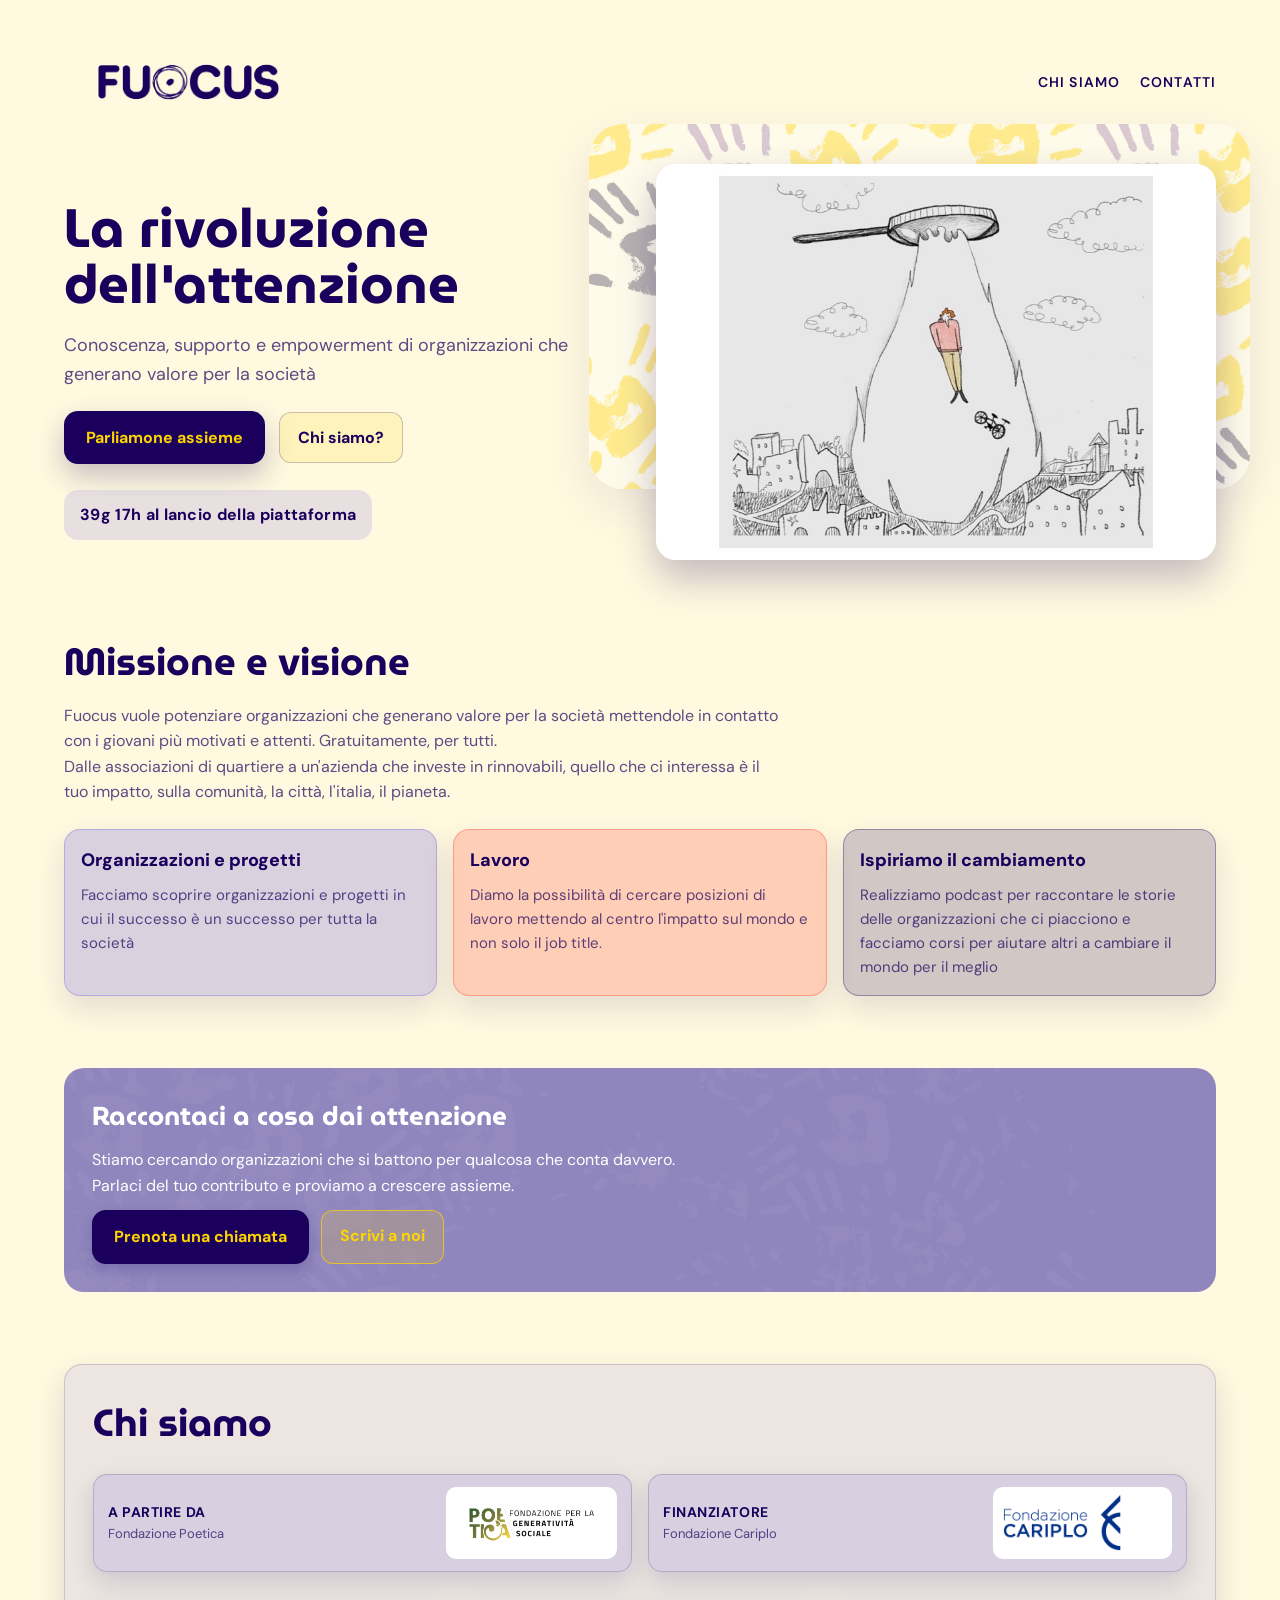
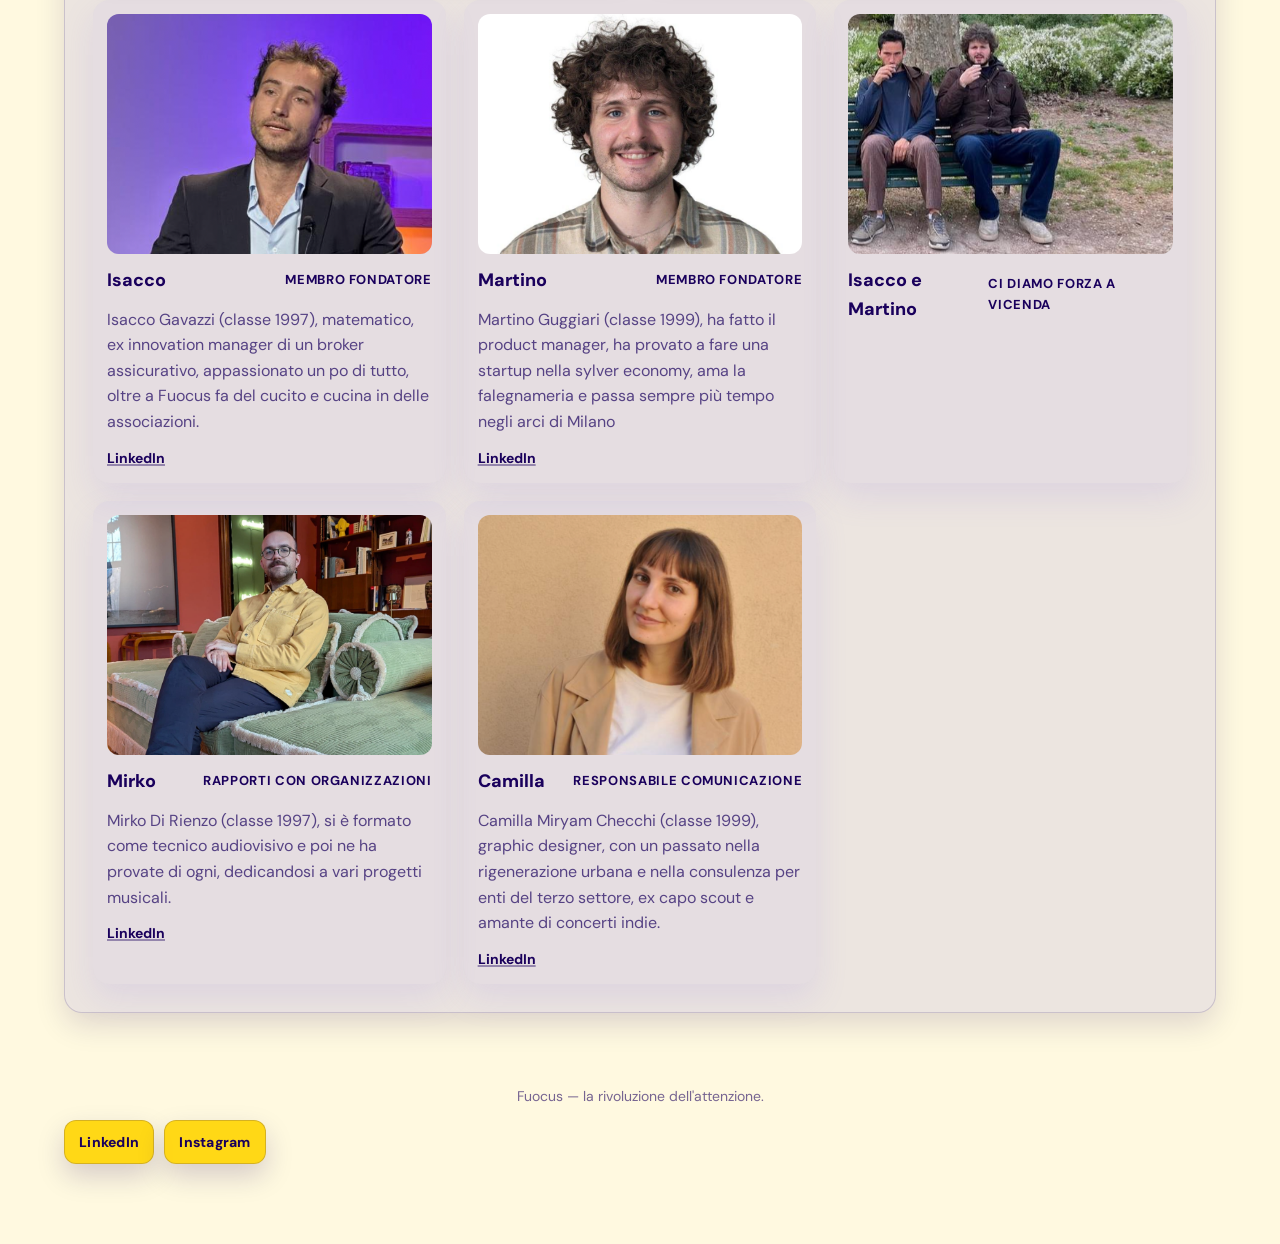
==== index.html @ c6970a8f "modificata data lan cio" ====
<!DOCTYPE html>
<html lang="it">
<head>
  <meta charset="UTF-8">
  <meta name="viewport" content="width=device-width, initial-scale=1.0">
  <title>La rivoluzione dell'attenzione | Fuocus</title>
  <meta name="description" content="La rivoluzione dell'attenzione. Conoscenza, supporto e empowerment di organizzazioni che generano valore per la società.">
  <meta property="og:title" content="La rivoluzione dell'attenzione">
  <meta property="og:site_name" content="Fuocus">
  <meta property="og:description" content="Conoscenza, supporto e empowerment di organizzazioni che generano valore per la società.">
  <meta property="og:type" content="website">
  <meta property="og:url" content="https://fuocus.org/">
  <meta property="og:image" content="https://fuocus.org/immagini%20gloria/3.jpg">
  <meta name="twitter:card" content="summary_large_image">
  <meta name="twitter:title" content="La rivoluzione dell'attenzione">
  <meta name="twitter:description" content="Conoscenza, supporto e empowerment di organizzazioni che generano valore per la società.">
  <meta name="twitter:image" content="https://fuocus.org/immagini%20gloria/3.jpg">
  <link rel="icon" type="image/png" href="iconcina.png">
  <style>
    @font-face {
      font-family: "DM Sans";
      src: url("font/DM_Sans/DMSans-VariableFont_opsz,wght.ttf") format("truetype");
      font-weight: 100 900;
      font-style: normal;
      font-display: swap;
    }
    @font-face {
      font-family: "MuseoModerno";
      src: url("font/MuseoModerno/MuseoModerno-VariableFont_wght.ttf") format("truetype");
      font-weight: 100 900;
      font-style: normal;
      font-display: swap;
    }
    :root {
      --bg: rgba(255, 212, 0, 0.12); /* giallo */
      --accent: #1a005c; /* blu fuocus */
      --accent-soft: #8c7dde; /* lilla */
      --accent-hot: #fd4934; /* arancio fuocus */
      --deep: #7d1c2e; /* bordeaux */
      --ink: #1a005c;
      --muted: rgba(26, 0, 92, 0.7);
      --card: rgba(140, 125, 222, 0.08);
    }
    * { box-sizing: border-box; }
    body {
      margin: 0;
      background: var(--bg);
      color: var(--ink);
      font-family: "DM Sans", system-ui, sans-serif;
      line-height: 1.6;
    }
    a { color: inherit; text-decoration: none; }
    img { max-width: 100%; display: block; }
    .page {
      max-width: 1200px;
      margin: 0 auto;
      padding: 32px 24px 80px;
    }
    header { margin-bottom: 64px; }
    nav {
      display: flex;
      align-items: center;
      justify-content: space-between;
      margin-bottom: 32px;
    }
    .brand {
      display: inline-flex;
      align-items: center;
      gap: 10px;
    }
    .brand img {
      height: 100px;
      width: auto;
      display: block;
    }
    .nav-links {
      display: flex;
      gap: 20px;
      font-weight: 600;
      font-size: 14px;
      text-transform: uppercase;
      letter-spacing: 0.08em;
    }
    .hero {
      display: grid;
      grid-template-columns: repeat(auto-fit, minmax(300px, 1fr));
      gap: 32px;
      align-items: center;
    }
    .eyebrow {
      display: inline-flex;
      align-items: center;
      gap: 10px;
      padding: 6px 12px;
      border-radius: 999px;
      background: rgba(26, 0, 92, 0.1);
      color: var(--accent);
      font-weight: 700;
      font-size: 13px;
      letter-spacing: 0.08em;
      text-transform: uppercase;
    }
    .eyebrow::before {
      content: "";
      width: 8px;
      height: 8px;
      border-radius: 50%;
      background: var(--accent);
    }
    h1 {
      font-family: "MuseoModerno", "DM Sans", sans-serif;
      font-size: clamp(36px, 5vw, 54px);
      line-height: 1.05;
      margin: 16px 0 14px;
      color: var(--accent);
    }
    .lede {
      font-size: 18px;
      color: var(--muted);
      max-width: 620px;
      margin-bottom: 22px;
    }
    .cta {
      display: flex;
      flex-wrap: wrap;
      align-items: center;
      gap: 14px;
      margin-bottom: 26px;
    }
    .social-links {
      display: flex;
      flex-wrap: wrap;
      align-items: center;
      gap: 10px;
      margin-top: 12px;
    }
    .social-link {
      display: inline-flex;
      align-items: center;
      gap: 8px;
      padding: 10px 14px;
      border-radius: 12px;
      background: rgba(255, 212, 0, 0.9);
      color: var(--accent);
      font-weight: 800;
      letter-spacing: 0.02em;
      border: 1px solid rgba(26, 0, 92, 0.18);
      box-shadow: 0 12px 28px rgba(26, 0, 92, 0.18);
      transition: transform 150ms ease, box-shadow 150ms ease;
    }
    .social-link:hover { transform: translateY(-2px); box-shadow: 0 14px 32px rgba(125, 28, 46, 0.22); }
    .button {
      background: var(--accent);
      color: #ffd400;
      padding: 14px 22px;
      border-radius: 14px;
      font-weight: 700;
      box-shadow: 0 12px 28px rgba(26, 0, 92, 0.24);
      transition: transform 150ms ease, box-shadow 150ms ease;
    }
    .button:hover { transform: translateY(-2px); box-shadow: 0 16px 32px rgba(125, 28, 46, 0.28); }
    .ghost {
      padding: 12px 18px;
      border-radius: 12px;
      border: 1px solid rgba(26, 0, 92, 0.22);
      font-weight: 700;
      color: var(--accent);
      background: rgba(255, 212, 0, 0.16);
      backdrop-filter: blur(4px);
    }
    .hero-visual {
      position: relative;
      isolate: isolate;
    }
    .pattern-splash {
      position: absolute;
      inset: -10% -6% 18% -12%;
      background: url("pattern%20multimano/Pattern%20-%20con%20sfondo-03.jpg") center/cover no-repeat;
      filter: saturate(1.08);
      opacity: 0.36;
      border-radius: 34px;
      z-index: -1;
      box-shadow: 0 18px 50px rgba(26, 0, 92, 0.24);
    }
    .hero-visual img {
      width: 100%;
      border-radius: 20px;
      box-shadow: 0 18px 38px rgba(26, 0, 92, 0.26);
      object-fit: cover;
      min-height: 300px;
    }
    .logos {
      display: flex;
      align-items: center;
      gap: 14px;
      flex-wrap: wrap;
    }
    .logos img {
      height: 42px;
      width: auto;
      object-fit: contain;
    }
    .section {
      margin: 72px 0;
    }
    .section h2 {
      font-family: "MuseoModerno", "DM Sans", sans-serif;
      font-size: clamp(28px, 3vw, 38px);
      margin: 0 0 10px;
      color: var(--accent);
    }
    .section p {
      margin: 0;
      color: var(--muted);
      max-width: 720px;
    }
    .panel-violet {
      background: rgba(140, 125, 222, 0.16);
      border: 1px solid rgba(26, 0, 92, 0.16);
      border-radius: 18px;
      padding: 28px;
      box-shadow: 0 12px 30px rgba(26, 0, 92, 0.14);
    }
    .pill-group {
      display: flex;
      flex-wrap: wrap;
      gap: 10px;
      margin-top: 16px;
    }
    .pill {
      padding: 8px 14px;
      background: rgba(140, 125, 222, 0.16);
      border-radius: 999px;
      font-weight: 700;
      color: var(--accent);
      font-size: 13px;
    }
    .people {
      display: grid;
      grid-template-columns: repeat(auto-fit, minmax(320px, 1fr));
      gap: 18px;
      margin-top: 28px;
    }
    .person {
      display: flex;
      flex-direction: column;
      gap: 12px;
      padding: 14px;
      border-radius: 16px;
      background: var(--card);
      box-shadow: 0 14px 32px rgba(140, 125, 222, 0.16);
      transition: transform 160ms ease, box-shadow 160ms ease;
    }
    .person:hover { transform: translateY(-4px); box-shadow: 0 18px 40px rgba(125, 28, 46, 0.18); }
    .person img {
      width: 100%;
      height: 240px;
      border-radius: 12px;
      object-fit: cover;
      background: rgba(140, 125, 222, 0.3);
    }
    .person .meta { display: flex; align-items: center; justify-content: space-between; }
    .person .name {
      font-weight: 800;
      font-size: 18px;
      color: var(--ink);
    }
    .person .role {
      font-size: 13px;
      color: var(--accent);
      font-weight: 700;
      letter-spacing: 0.05em;
      text-transform: uppercase;
    }
    .contact-links {
      display: flex;
      flex-wrap: wrap;
      align-items: center;
      gap: 10px;
      font-size: 14px;
      font-weight: 700;
      color: var(--accent);
    }
    .contact-links a {
      color: var(--accent);
      text-decoration: underline;
      text-decoration-color: rgba(26, 0, 92, 0.4);
      text-decoration-thickness: 1.5px;
    }
    .contact-separator {
      opacity: 0.6;
      color: var(--muted);
    }
    .grid {
      display: grid;
      grid-template-columns: repeat(auto-fit, minmax(240px, 1fr));
      gap: 16px;
      margin-top: 24px;
    }
    .card {
      padding: 16px;
      background: var(--card);
      border: 1px solid rgba(26, 0, 92, 0.12);
      border-radius: 16px;
      box-shadow: 0 12px 30px rgba(26, 0, 92, 0.12);
    }
    .card:nth-child(1) { background: rgba(140, 125, 222, 0.32); border-color: rgba(140, 125, 222, 0.46); }
    .card:nth-child(2) { background: rgba(253, 73, 52, 0.24); border-color: rgba(253, 73, 52, 0.36); }
    .card:nth-child(3) { background: rgba(26, 0, 92, 0.2); border-color: rgba(26, 0, 92, 0.32); }
    .card h3 {
      margin: 0 0 8px;
      font-size: 18px;
      font-weight: 800;
      color: var(--accent);
    }
    .card p {
      margin: 0;
      color: var(--muted);
      font-size: 15px;
    }
    .partners {
      display: flex;
      gap: 18px;
      align-items: center;
      flex-wrap: wrap;
      margin-top: 16px;
    }
    .partners img {
      height: 48px;
      width: auto;
      object-fit: contain;
      padding: 10px 12px;
      background: #ffffff;
      border-radius: 12px;
      box-shadow: 0 10px 24px rgba(253, 73, 52, 0.16);
    }
    .cta-banner {
      position: relative;
      overflow: hidden;
      border-radius: 20px;
      padding: 28px;
      background: transparent;
      color: #ffffff;
      box-shadow: none;
    }
    .cta-banner::after {
      content: "";
      position: absolute;
      inset: -10% -10% -10% -10%;
      background: url("pattern%20multimano/pattern%20lilla%20mani.png") center/cover no-repeat;
      opacity: 0.92;
      z-index: 0;
    }
    .cta-content { position: relative; z-index: 1; }
    .cta-content h3 {
      margin: 0 0 10px;
      font-family: "MuseoModerno", "DM Sans", sans-serif;
      font-size: 26px;
    }
    .cta-actions { display: flex; gap: 12px; flex-wrap: wrap; margin-top: 12px; }
    .cta-actions .button { box-shadow: 0 6px 14px rgba(26, 0, 92, 0.18); }
    .cta-actions .ghost { color: #ffd400; border-color: rgba(255, 212, 0, 0.7); }
    .countdown {
      display: inline-flex;
      align-items: center;
      gap: 12px;
      padding: 12px 16px;
      border-radius: 14px;
      background: rgba(140, 125, 222, 0.2);
      color: var(--accent);
      font-weight: 700;
      letter-spacing: 0.02em;
    }
    .countdown .segments {
      display: inline-flex;
      align-items: baseline;
      gap: 10px;
      font-family: "DM Sans", "MuseoModerno", monospace;
    }
    .countdown .segment {
      display: grid;
      grid-auto-flow: row;
      align-items: center;
      justify-items: center;
      background: rgba(26, 0, 92, 0.08);
      padding: 8px 10px;
      border-radius: 10px;
      min-width: 62px;
    }
    .countdown .num {
      font-size: 20px;
      font-variant-numeric: tabular-nums;
      letter-spacing: 0.04em;
      color: var(--accent);
    }
    .countdown .label {
      font-size: 11px;
      text-transform: uppercase;
      color: var(--muted);
      letter-spacing: 0.06em;
    }
    .countdown .note {
      font-size: 12px;
      text-transform: uppercase;
      letter-spacing: 0.08em;
      color: var(--accent);
    }
    footer {
      margin-top: 48px;
      color: rgba(26, 0, 92, 0.6);
      font-size: 14px;
      text-align: center;
    }
    .supporters {
      display: grid;
      grid-template-columns: repeat(auto-fit, minmax(240px, 1fr));
      gap: 16px;
      margin-top: 20px;
    }
    .supporter-card {
      display: flex;
      align-items: center;
      justify-content: space-between;
      gap: 12px;
      padding: 12px 14px;
      border-radius: 14px;
      background: rgba(140, 125, 222, 0.2);
      border: 1px solid rgba(26, 0, 92, 0.18);
      box-shadow: 0 10px 24px rgba(26, 0, 92, 0.14);
    }
    .supporter-card strong {
      color: var(--accent);
      font-size: 14px;
      letter-spacing: 0.04em;
      text-transform: uppercase;
      display: block;
    }
    .supporter-card .supporter-note {
      color: var(--muted);
      font-size: 13px;
    }
    .supporter-card img {
      height: 72px;
      width: auto;
      object-fit: contain;
      background: #ffffff;
      padding: 8px 10px;
      border-radius: 10px;
    }
    @media (min-width: 980px) {
      .people {
        grid-template-columns: repeat(3, minmax(0, 1fr));
      }
    }
    @media (max-width: 640px) {
      .nav-links { display: none; }
      .page { padding: 24px 18px 64px; }
      .hero { gap: 22px; }
      .person img { height: 200px; }
    }
  </style>
  <script type="text/javascript">
    (function(c,l,a,r,i,t,y){
        c[a]=c[a]||function(){(c[a].q=c[a].q||[]).push(arguments)};
        t=l.createElement(r);t.async=1;t.src="https://www.clarity.ms/tag/"+i;
        y=l.getElementsByTagName(r)[0];y.parentNode.insertBefore(t,y);
    })(window, document, "clarity", "script", "ulxhii54ir");
  </script>
</head>
<body>
  <div class="page">
    <header>
      <nav>
        <div class="brand">
          <img src="Logo%20fuocus%20blu%20-%20RGB.png" alt="Fuocus">
        </div>
        <div class="nav-links">
          <a href="#chi-siamo">Chi siamo</a>
          <a href="#contatti">Contatti</a>
        </div>
      </nav>
      <div class="hero">
        <div>
          <h1>La rivoluzione dell'attenzione</h1>
          <p class="lede">Conoscenza, supporto e empowerment di 
            organizzazioni che generano valore per la società</p>
          <div class="cta">
            <a class="button" href="#contatti">Parliamone assieme</a>
            <a class="ghost" href="#chi-siamo">Chi siamo?</a>
          </div>
          <div class="countdown" id="countdown">
            <div class="segments">
              <div class="segment">
                <div class="num" data-unit="days">00</div>
                <div class="label">Giorni</div>
              </div>
              <div class="segment">
                <div class="num" data-unit="hours">00</div>
                <div class="label">Ore</div>
              </div>
              <div class="segment">
                <div class="num" data-unit="minutes">00</div>
                <div class="label">Min</div>
              </div>
              <div class="segment">
                <div class="num" data-unit="seconds">00</div>
                <div class="label">Sec</div>
              </div>
            </div>
            <div class="note">al lancio della piattaforma</div>
          </div>
        </div>
        <div class="hero-visual">
          <div class="pattern-splash"></div>
          <img src="immagini gloria/3.jpg" alt="Visivo del progetto">
        </div>
      </div>
    </header>


    <section class="section" id="missione">
      <h2>Missione e visione</h2>
      <p>Fuocus vuole potenziare organizzazioni che generano valore per la società mettendole in contatto con i giovani più motivati e attenti. Gratuitamente, per tutti. <br>
        Dalle associazioni di quartiere a un'azienda che investe in rinnovabili, quello che ci interessa è il tuo impatto, sulla comunità, la città, l'italia, il pianeta.
        <br>

      </p>
      <div class="grid">
        <div class="card">
          <h3>Organizzazioni e progetti</h3>
          <p>Facciamo scoprire organizzazioni e progetti in cui il successo è un successo per tutta la società</p>
        </div>
        <div class="card">
          <h3>Lavoro</h3>
          <p>Diamo la possibilità di cercare posizioni di lavoro mettendo al centro l'impatto sul mondo e non solo il job title.</p>
        </div>
        <div class="card">
          <h3>Ispiriamo il cambiamento</h3>
          <p>Realizziamo podcast per raccontare le storie delle organizzazioni che ci piacciono e facciamo corsi per aiutare altri a cambiare il mondo per il meglio</p>
        </div>
      </div>
    </section>
    <section id="contatti" class="section">
      <div class="cta-banner">
        <div class="cta-content">
          <h3>Raccontaci a cosa dai attenzione</h3>
          <p style="max-width: 620px; margin: 0; color: #ffffff;">Stiamo cercando organizzazioni che si battono per qualcosa che conta davvero. Parlaci del tuo contributo e proviamo a crescere assieme.</p>
          <div class="cta-actions">
            <a class="button" href="https://calendar.google.com/calendar/u/0/appointments/schedules/AcZssZ0LUzBNAYDaBHtM6-wJOAW2VT4YLs9S_1CBDPI8OY7zZT3i1Tei1dMWL9LcNcJRXcNPVSbeEJwj" target="_blank" rel="noopener">Prenota una chiamata</a>
            <a class="ghost" href="mailto:isacco.gavazzi@fondazionepoetica.it">Scrivi a noi</a>
          </div>
        </div>
      </div>
    </section>




 

    <section id="chi-siamo" class="section">
      <div class="panel-violet">
        <h2>Chi siamo</h2>
        <div class="supporters">
          <div class="supporter-card">
            <div>
              <strong>A partire da</strong>
              <div class="supporter-note">Fondazione Poetica</div>
            </div>
            <a href="https://fondazionepoetica.it" target="_blank" rel="noopener">
              <img src="immagini/poetica.png" alt="Fondazione Poetica">
            </a>
          </div>
          <div class="supporter-card">
            <div>
              <strong>Finanziatore</strong>
              <div class="supporter-note">Fondazione Cariplo</div>
            </div>
            <a href="https://www.fondazionecariplo.it" target="_blank" rel="noopener">
              <img src="immagini/cariplo.png" alt="Fondazione Cariplo">
            </a>
          </div>
        </div>
        <div class="people">
          <div class="person">
            <img src="immagini/isacco.png" alt="Isacco" style="object-position: top;">
            <div class="meta">
              <div class="name">Isacco</div>
              <div class="role">Membro Fondatore</div>
            </div>
            <p>Isacco Gavazzi (classe 1997), matematico, ex innovation manager di un broker assicurativo, appassionato un po di tutto, oltre a Fuocus fa del cucito e cucina in delle associazioni. 
            </p>
            <div class="contact-links">
              <a href="https://www.linkedin.com/in/whatisacco/" target="_blank" rel="noopener">LinkedIn</a>
            </div>
          </div>
          <div class="person">
            <img src="immagini/martino.jpeg" alt="Martino" style="object-position: center;">
            <div class="meta">
              <div class="name">Martino</div>
              <div class="role">Membro Fondatore</div>
            </div>
            <p>Martino Guggiari (classe 1999), ha fatto il product manager, ha provato a fare una startup nella sylver economy, ama la falegnameria e passa sempre più tempo negli arci di Milano</p>
            <div class="contact-links">
              <a href="https://www.linkedin.com/in/martinoguggiari/" target="_blank" rel="noopener">LinkedIn</a>
            </div>
          </div>
          <div class="person">
            <img src="immagini/isacco e martino.png" alt="Isacco e Martino" style="object-position: center;">
            <div class="meta">
              <div class="name">Isacco e Martino</div>
              <div class="role">Ci diamo forza a vicenda</div>
            </div>
          </div>
          <div class="person">
            <img src="immagini/MIRKO.png" alt="Mirko Di Rienzo" style="object-position: center;">
            <div class="meta">
              <div class="name">Mirko</div>
              <div class="role">Rapporti con organizzazioni</div>
            </div>
            <p>Mirko Di Rienzo (classe 1997), si è formato come tecnico audiovisivo e poi ne ha provate di ogni, dedicandosi a vari progetti musicali.</p>
            <div class="contact-links">
              <a href="https://www.linkedin.com/in/mirko-di-rienzo-466712399" target="_blank" rel="noopener">LinkedIn</a>
            </div>
          </div>
          <div class="person">
            <img src="immagini/camilla.png" alt="Camilla Miryam Checchi" style="object-position: center;">
            <div class="meta">
              <div class="name">Camilla</div>
              <div class="role">Responsabile comunicazione</div>
            </div>
            <p>Camilla Miryam Checchi (classe 1999), graphic designer, con un passato nella rigenerazione urbana e nella consulenza per enti del terzo settore, ex capo scout e amante di concerti indie.</p>
            <div class="contact-links">
              <a href="https://www.linkedin.com/in/camillachecchi/" target="_blank" rel="noopener">LinkedIn</a>
            </div>
          </div>
        </div>

      </div>
    </section>

    
    <footer>
      Fuocus &mdash; la rivoluzione dell'attenzione.
      <div class="social-links" aria-label="Canali social di Fuocus">
        <a class="social-link" href="https://www.linkedin.com/company/fuocus/" target="_blank" rel="noopener">LinkedIn</a>
        <a class="social-link" href="https://www.instagram.com/fuocus_it/" target="_blank" rel="noopener">Instagram</a>
      </div>
    </footer>
  </div>
  <script>
    (function() {
      const el = document.getElementById("countdown");
      if (!el) return;
      const targetDate = () => {
        const now = new Date();
        const year = now.getFullYear();
        const target = new Date(year, 1, 15, 0, 0, 0); // 15 gennaio
        return target.getTime() <= now.getTime()
          ? new Date(year + 1, 0, 15, 0, 0, 0).getTime()
          : target.getTime();
      };
      let target = targetDate();
      const segments = {
        days: el.querySelector('[data-unit="days"]'),
        hours: el.querySelector('[data-unit="hours"]'),
        minutes: el.querySelector('[data-unit="minutes"]'),
        seconds: el.querySelector('[data-unit="seconds"]'),
      };
      const pad = (n) => String(n).padStart(2, "0");
      const tick = () => {
        const now = Date.now();
        const diff = target - now;
        if (diff <= 0) {
          el.textContent = "Siamo live!";
          return;
        }
        const days = Math.floor(diff / (1000 * 60 * 60 * 24));
        const hours = Math.floor((diff / (1000 * 60 * 60)) % 24);
        el.textContent = `${days}g ${hours}h al lancio della piattaforma`;
        requestAnimationFrame(() => setTimeout(tick, 1000));
      };
      tick();
    })();
  </script>
</body>
</html>
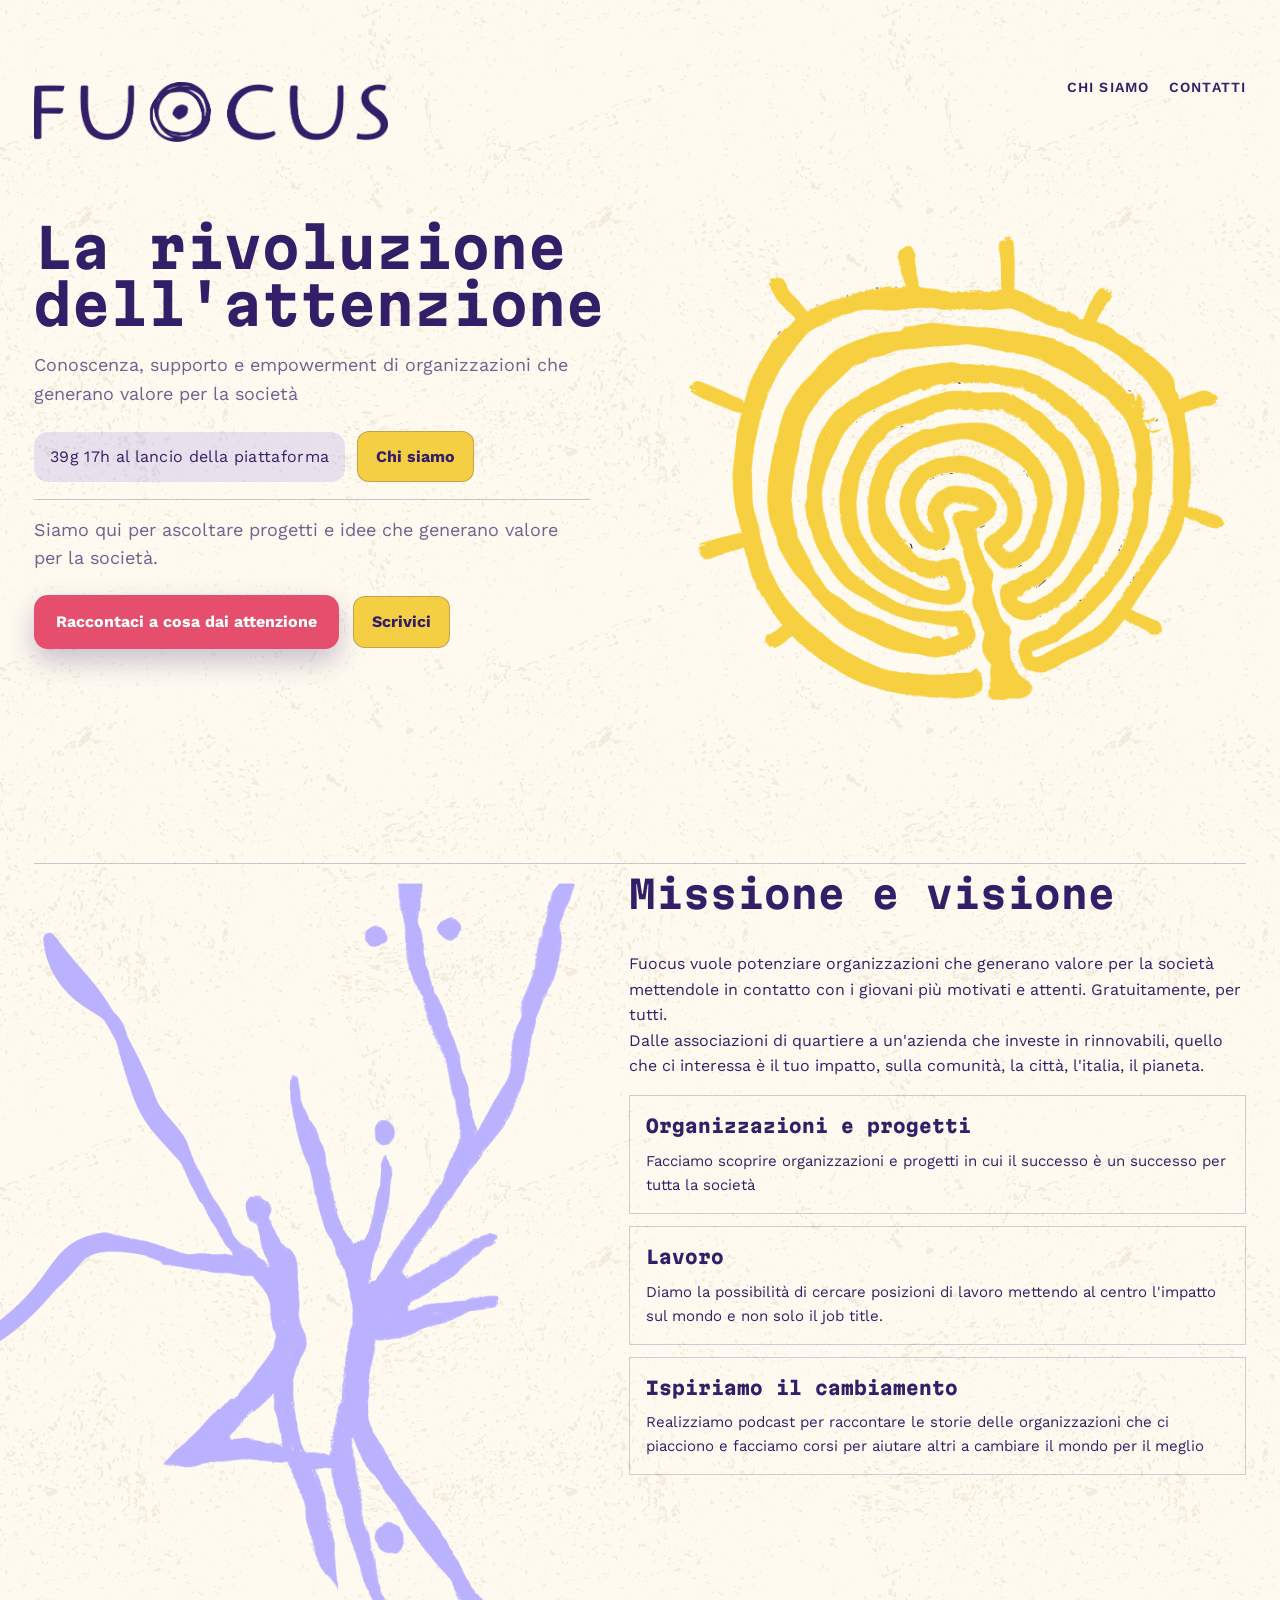
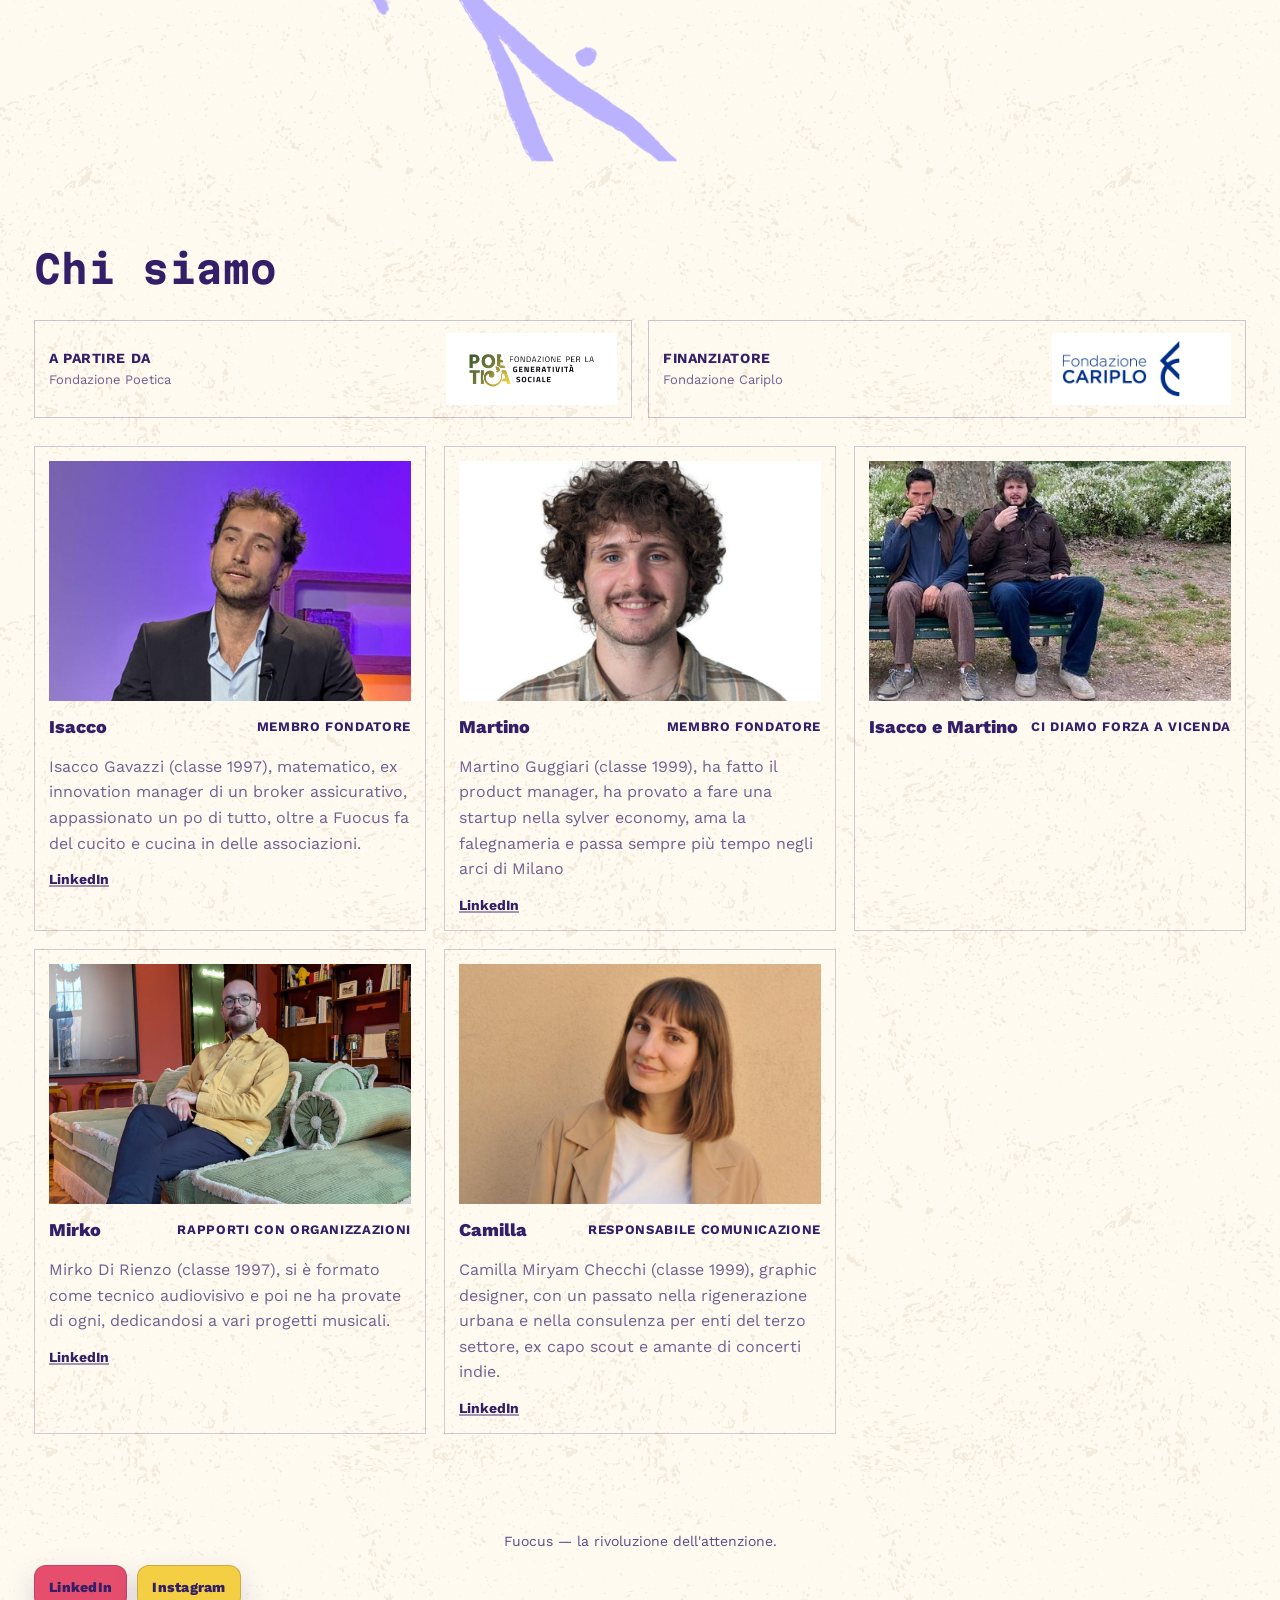
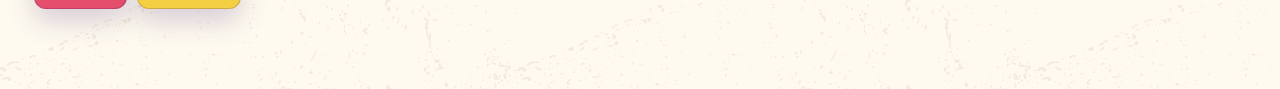
==== commit 535571ef: "sito con nuovo branding" ====
--- a/index.html
+++ b/index.html
@@ -16,47 +16,56 @@
   <meta name="twitter:description" content="Conoscenza, supporto e empowerment di organizzazioni che generano valore per la società.">
   <meta name="twitter:image" content="https://fuocus.org/immagini%20gloria/3.jpg">
   <link rel="icon" type="image/png" href="iconcina.png">
+  <link rel="preconnect" href="https://fonts.googleapis.com">
+  <link rel="preconnect" href="https://fonts.gstatic.com" crossorigin>
+  <link href="https://fonts.googleapis.com/css2?family=Martian+Mono:wght@600;700&family=Work+Sans:wght@400;600;700;800&display=swap" rel="stylesheet">
   <style>
-    @font-face {
-      font-family: "DM Sans";
-      src: url("font/DM_Sans/DMSans-VariableFont_opsz,wght.ttf") format("truetype");
-      font-weight: 100 900;
-      font-style: normal;
-      font-display: swap;
-    }
-    @font-face {
-      font-family: "MuseoModerno";
-      src: url("font/MuseoModerno/MuseoModerno-VariableFont_wght.ttf") format("truetype");
-      font-weight: 100 900;
-      font-style: normal;
-      font-display: swap;
-    }
     :root {
-      --bg: rgba(255, 212, 0, 0.12); /* giallo */
-      --accent: #1a005c; /* blu fuocus */
+      --bg: #fffaf0; /* sfondo */
+      --accent: #331f68; /* colore principale dei testi */
       --accent-soft: #8c7dde; /* lilla */
       --accent-hot: #fd4934; /* arancio fuocus */
       --deep: #7d1c2e; /* bordeaux */
-      --ink: #1a005c;
-      --muted: rgba(26, 0, 92, 0.7);
+      --ink: #331f68;
+      --muted: rgba(51, 31, 104, 0.7);
       --card: rgba(140, 125, 222, 0.08);
-    }
+      --button-hot: #e54f6d;
+      --button-sun: #f4cf43;
+    }
+    html { scroll-behavior: smooth; height: 100%; }
     * { box-sizing: border-box; }
     body {
       margin: 0;
       background: var(--bg);
+      background-image: url("rumore/Bianco.png");
+      background-repeat: repeat;
+      background-size: 520px;
       color: var(--ink);
-      font-family: "DM Sans", system-ui, sans-serif;
+      font-family: "Work Sans", system-ui, sans-serif;
       line-height: 1.6;
+      min-height: 100%;
+      overflow: auto;
+    }
+    .page {
+      max-width: 1260px;
+      margin: 0 auto;
+      padding: 32px 24px 80px;
+      scroll-snap-type: y proximity;
+      scroll-padding: 24px;
+      height: auto;
+      overflow-y: visible;
     }
     a { color: inherit; text-decoration: none; }
     img { max-width: 100%; display: block; }
-    .page {
-      max-width: 1200px;
-      margin: 0 auto;
-      padding: 32px 24px 80px;
-    }
-    header { margin-bottom: 64px; }
+    header {
+      margin-bottom: 0;
+      scroll-snap-align: none;
+      scroll-snap-stop: normal;
+      min-height: auto;
+      display: grid;
+      grid-template-rows: auto 1fr;
+      align-items: center;
+    }
     nav {
       display: flex;
       align-items: center;
@@ -67,9 +76,10 @@
       display: inline-flex;
       align-items: center;
       gap: 10px;
+      margin-top: 50px;
     }
     .brand img {
-      height: 100px;
+      height: 60px;
       width: auto;
       display: block;
     }
@@ -81,11 +91,16 @@
       text-transform: uppercase;
       letter-spacing: 0.08em;
     }
+    .section-divider {
+      border: 0;
+      border-top: 1px solid rgba(51, 31, 104, 0.25);
+      margin: 0;
+    }
     .hero {
       display: grid;
-      grid-template-columns: repeat(auto-fit, minmax(300px, 1fr));
-      gap: 32px;
-      align-items: center;
+      grid-template-columns: minmax(360px, 1fr) minmax(420px, 1.1fr);
+      gap: 44px;
+      align-items: start;
     }
     .eyebrow {
       display: inline-flex;
@@ -108,10 +123,10 @@
       background: var(--accent);
     }
     h1 {
-      font-family: "MuseoModerno", "DM Sans", sans-serif;
+      font-family: "Martian Mono", "Work Sans", monospace;
       font-size: clamp(36px, 5vw, 54px);
       line-height: 1.05;
-      margin: 16px 0 14px;
+      margin: 46px 0 14px;
       color: var(--accent);
     }
     .lede {
@@ -140,7 +155,7 @@
       gap: 8px;
       padding: 10px 14px;
       border-radius: 12px;
-      background: rgba(255, 212, 0, 0.9);
+      background: var(--button-hot);
       color: var(--accent);
       font-weight: 800;
       letter-spacing: 0.02em;
@@ -148,10 +163,14 @@
       box-shadow: 0 12px 28px rgba(26, 0, 92, 0.18);
       transition: transform 150ms ease, box-shadow 150ms ease;
     }
+    .social-link:nth-child(even) {
+      background: var(--button-sun);
+      color: var(--accent);
+    }
     .social-link:hover { transform: translateY(-2px); box-shadow: 0 14px 32px rgba(125, 28, 46, 0.22); }
     .button {
-      background: var(--accent);
-      color: #ffd400;
+      background: var(--button-hot);
+      color: #ffffff;
       padding: 14px 22px;
       border-radius: 14px;
       font-weight: 700;
@@ -165,12 +184,14 @@
       border: 1px solid rgba(26, 0, 92, 0.22);
       font-weight: 700;
       color: var(--accent);
-      background: rgba(255, 212, 0, 0.16);
+      background: var(--button-sun);
       backdrop-filter: blur(4px);
     }
     .hero-visual {
       position: relative;
       isolate: isolate;
+      justify-self: end;
+      width: 100%;
     }
     .pattern-splash {
       position: absolute;
@@ -183,11 +204,14 @@
       box-shadow: 0 18px 50px rgba(26, 0, 92, 0.24);
     }
     .hero-visual img {
-      width: 100%;
-      border-radius: 20px;
-      box-shadow: 0 18px 38px rgba(26, 0, 92, 0.26);
-      object-fit: cover;
-      min-height: 300px;
+      width: 105%;
+      max-width: 720px;
+      border-radius: 0;
+      box-shadow: none;
+      object-fit: contain;
+      min-height: 560px;
+      background: transparent;
+      margin-right: -8px;
     }
     .logos {
       display: flex;
@@ -201,10 +225,62 @@
       object-fit: contain;
     }
     .section {
-      margin: 72px 0;
+      margin: 0;
+      padding: 32px 0 48px;
+      scroll-snap-align: none;
+      scroll-snap-stop: normal;
+      min-height: auto;
+      display: flex;
+      flex-direction: column;
+      justify-content: flex-start;
+    }
+    #chi-siamo {
+      scroll-snap-align: none;
+      scroll-snap-stop: normal;
+      min-height: auto;
+      padding-top: 12px;
+    }
+    #missione {
+      margin-top: 0;
+      padding-top: 0;
+      justify-content: flex-start;
+      background: transparent;
+      color: inherit;
+      scroll-snap-align: start;
+      scroll-snap-stop: always;
+    }
+    .mission-layout {
+      display: grid;
+      grid-template-columns: minmax(320px, 0.95fr) minmax(380px, 1.05fr);
+      gap: 36px;
+      align-items: stretch;
+    }
+    .mission-figure {
+      display: flex;
+      align-items: flex-start;
+    }
+    .mission-figure img {
+      width: 180%;
+      max-width: none;
+      min-height: 540px;
+      height: 100%;
+      object-fit: cover;
+      display: block;
+      transform: translateX(-30%);
+      overflow: visible;
+    }
+    .mission-copy {
+      display: flex;
+      flex-direction: column;
+      gap: 16px;
+      color: inherit;
+      padding: 0;
+      border-radius: 0;
+      background: transparent;
+      box-shadow: none;
     }
     .section h2 {
-      font-family: "MuseoModerno", "DM Sans", sans-serif;
+      font-family: "Martian Mono", "Work Sans", monospace;
       font-size: clamp(28px, 3vw, 38px);
       margin: 0 0 10px;
       color: var(--accent);
@@ -214,12 +290,20 @@
       color: var(--muted);
       max-width: 720px;
     }
+    #missione .section h2,
+    #missione h2,
+    #missione p { color: inherit; }
+    .mission-cards {
+      display: flex;
+      flex-direction: column;
+      gap: 12px;
+    }
     .panel-violet {
-      background: rgba(140, 125, 222, 0.16);
-      border: 1px solid rgba(26, 0, 92, 0.16);
-      border-radius: 18px;
-      padding: 28px;
-      box-shadow: 0 12px 30px rgba(26, 0, 92, 0.14);
+      background: transparent;
+      border: none;
+      border-radius: 0;
+      padding: 0;
+      box-shadow: none;
     }
     .pill-group {
       display: flex;
@@ -246,16 +330,17 @@
       flex-direction: column;
       gap: 12px;
       padding: 14px;
-      border-radius: 16px;
-      background: var(--card);
-      box-shadow: 0 14px 32px rgba(140, 125, 222, 0.16);
+      border-radius: 0;
+      background: transparent;
+      border: 1px solid rgba(51, 31, 104, 0.22);
+      box-shadow: none;
       transition: transform 160ms ease, box-shadow 160ms ease;
     }
-    .person:hover { transform: translateY(-4px); box-shadow: 0 18px 40px rgba(125, 28, 46, 0.18); }
+    .person:hover { transform: translateY(-4px); box-shadow: 0 18px 40px rgba(51, 31, 104, 0.12); }
     .person img {
       width: 100%;
       height: 240px;
-      border-radius: 12px;
+      border-radius: 0;
       object-fit: cover;
       background: rgba(140, 125, 222, 0.3);
     }
@@ -299,19 +384,17 @@
     }
     .card {
       padding: 16px;
-      background: var(--card);
-      border: 1px solid rgba(26, 0, 92, 0.12);
-      border-radius: 16px;
-      box-shadow: 0 12px 30px rgba(26, 0, 92, 0.12);
-    }
-    .card:nth-child(1) { background: rgba(140, 125, 222, 0.32); border-color: rgba(140, 125, 222, 0.46); }
-    .card:nth-child(2) { background: rgba(253, 73, 52, 0.24); border-color: rgba(253, 73, 52, 0.36); }
-    .card:nth-child(3) { background: rgba(26, 0, 92, 0.2); border-color: rgba(26, 0, 92, 0.32); }
+      background: transparent;
+      border: 1px solid rgba(51, 31, 104, 0.22);
+      border-radius: 0;
+      box-shadow: none;
+    }
     .card h3 {
       margin: 0 0 8px;
       font-size: 18px;
       font-weight: 800;
       color: var(--accent);
+      font-family: "Martian Mono", "Work Sans", monospace;
     }
     .card p {
       margin: 0;
@@ -340,7 +423,7 @@
       border-radius: 20px;
       padding: 28px;
       background: transparent;
-      color: #ffffff;
+      color: var(--accent);
       box-shadow: none;
     }
     .cta-banner::after {
@@ -354,12 +437,12 @@
     .cta-content { position: relative; z-index: 1; }
     .cta-content h3 {
       margin: 0 0 10px;
-      font-family: "MuseoModerno", "DM Sans", sans-serif;
+      font-family: "Martian Mono", "Work Sans", monospace;
       font-size: 26px;
     }
     .cta-actions { display: flex; gap: 12px; flex-wrap: wrap; margin-top: 12px; }
     .cta-actions .button { box-shadow: 0 6px 14px rgba(26, 0, 92, 0.18); }
-    .cta-actions .ghost { color: #ffd400; border-color: rgba(255, 212, 0, 0.7); }
+    .cta-actions .ghost { color: var(--accent); border-color: rgba(255, 212, 0, 0.7); }
     .countdown {
       display: inline-flex;
       align-items: center;
@@ -368,14 +451,15 @@
       border-radius: 14px;
       background: rgba(140, 125, 222, 0.2);
       color: var(--accent);
-      font-weight: 700;
+      font-weight: 400;
       letter-spacing: 0.02em;
+      margin-bottom: 0;
     }
     .countdown .segments {
       display: inline-flex;
       align-items: baseline;
       gap: 10px;
-      font-family: "DM Sans", "MuseoModerno", monospace;
+      font-family: "Work Sans", "Martian Mono", monospace;
     }
     .countdown .segment {
       display: grid;
@@ -392,6 +476,7 @@
       font-variant-numeric: tabular-nums;
       letter-spacing: 0.04em;
       color: var(--accent);
+      font-weight: 600;
     }
     .countdown .label {
       font-size: 11px;
@@ -405,9 +490,16 @@
       letter-spacing: 0.08em;
       color: var(--accent);
     }
+    .timer-row {
+      display: flex;
+      align-items: center;
+      gap: 12px;
+      flex-wrap: wrap;
+      margin-bottom: 14px;
+    }
     footer {
       margin-top: 48px;
-      color: rgba(26, 0, 92, 0.6);
+      color: rgba(51, 31, 104, 0.8);
       font-size: 14px;
       text-align: center;
     }
@@ -423,10 +515,10 @@
       justify-content: space-between;
       gap: 12px;
       padding: 12px 14px;
-      border-radius: 14px;
-      background: rgba(140, 125, 222, 0.2);
-      border: 1px solid rgba(26, 0, 92, 0.18);
-      box-shadow: 0 10px 24px rgba(26, 0, 92, 0.14);
+      border-radius: 0;
+      background: transparent;
+      border: 1px solid rgba(51, 31, 104, 0.25);
+      box-shadow: none;
     }
     .supporter-card strong {
       color: var(--accent);
@@ -445,7 +537,7 @@
       object-fit: contain;
       background: #ffffff;
       padding: 8px 10px;
-      border-radius: 10px;
+      border-radius: 0;
     }
     @media (min-width: 980px) {
       .people {
@@ -455,8 +547,66 @@
     @media (max-width: 640px) {
       .nav-links { display: none; }
       .page { padding: 24px 18px 64px; }
-      .hero { gap: 22px; }
+      .hero {
+        gap: 22px;
+        grid-template-columns: 1fr;
+      }
       .person img { height: 200px; }
+    }
+    @media (max-width: 900px) {
+      .section-shell,
+      .section-shell.reverse {
+        grid-template-columns: 1fr;
+      }
+      .disegno-slot {
+        min-height: 200px;
+      }
+      .hero-visual img {
+        width: 100%;
+        margin-right: 0;
+        min-height: 360px;
+        max-width: none;
+      }
+      .mission-layout {
+        grid-template-columns: 1fr;
+      }
+      .mission-figure {
+        transform: none;
+        align-items: stretch;
+      }
+      .mission-figure img {
+        max-width: 100%;
+        width: 100%;
+        transform: none;
+        height: auto;
+        min-height: 300px;
+        object-fit: cover;
+      }
+      body {
+        overflow: auto;
+      }
+      .page {
+        height: auto;
+        min-height: auto;
+        overflow-y: visible;
+        scroll-snap-type: none;
+      }
+      header, .section {
+        min-height: auto;
+        scroll-snap-align: none;
+        scroll-snap-stop: normal;
+      }
+      .hero {
+        grid-template-columns: 1fr;
+      }
+      .hero-visual { order: 2; }
+      .mission-layout {
+        display: flex;
+        flex-direction: column;
+        gap: 24px;
+      }
+      .mission-copy { order: 1; }
+      .mission-figure { order: 2; }
     }
   </style>
   <script type="text/javascript">
@@ -472,11 +622,11 @@
     <header>
       <nav>
         <div class="brand">
-          <img src="Logo%20fuocus%20blu%20-%20RGB.png" alt="Fuocus">
+          <img src="logo_blu.png" alt="Fuocus">
         </div>
         <div class="nav-links">
           <a href="#chi-siamo">Chi siamo</a>
-          <a href="#contatti">Contatti</a>
+          <a href="mailto:isacco.gavazzi@fondazionepoetica.it">Contatti</a>
         </div>
       </nav>
       <div class="hero">
@@ -484,80 +634,72 @@
           <h1>La rivoluzione dell'attenzione</h1>
           <p class="lede">Conoscenza, supporto e empowerment di 
             organizzazioni che generano valore per la società</p>
+          <div class="timer-row">
+            <div class="countdown" id="countdown">
+              <div class="segments">
+                <div class="segment">
+                  <div class="num" data-unit="days">00</div>
+                  <div class="label">Giorni</div>
+                </div>
+                <div class="segment">
+                  <div class="num" data-unit="hours">00</div>
+                  <div class="label">Ore</div>
+                </div>
+                <div class="segment">
+                  <div class="num" data-unit="minutes">00</div>
+                  <div class="label">Min</div>
+                </div>
+                <div class="segment">
+                  <div class="num" data-unit="seconds">00</div>
+                  <div class="label">Sec</div>
+                </div>
+              </div>
+              <div class="note">al lancio della piattaforma</div>
+            </div>
+            <a class="ghost" href="#chi-siamo">Chi siamo</a>
+          </div>
+          <hr class="section-divider" style="margin: 16px 0;">
+          <p class="lede" style="margin-top: 0; max-width: 640px;">Siamo qui per ascoltare progetti e idee che generano valore per la società.</p>
           <div class="cta">
-            <a class="button" href="#contatti">Parliamone assieme</a>
-            <a class="ghost" href="#chi-siamo">Chi siamo?</a>
-          </div>
-          <div class="countdown" id="countdown">
-            <div class="segments">
-              <div class="segment">
-                <div class="num" data-unit="days">00</div>
-                <div class="label">Giorni</div>
-              </div>
-              <div class="segment">
-                <div class="num" data-unit="hours">00</div>
-                <div class="label">Ore</div>
-              </div>
-              <div class="segment">
-                <div class="num" data-unit="minutes">00</div>
-                <div class="label">Min</div>
-              </div>
-              <div class="segment">
-                <div class="num" data-unit="seconds">00</div>
-                <div class="label">Sec</div>
-              </div>
-            </div>
-            <div class="note">al lancio della piattaforma</div>
+            <a class="button" href="https://calendar.google.com/calendar/u/0/appointments/schedules/AcZssZ0LUzBNAYDaBHtM6-wJOAW2VT4YLs9S_1CBDPI8OY7zZT3i1Tei1dMWL9LcNcJRXcNPVSbeEJwj" target="_blank" rel="noopener">Raccontaci a cosa dai attenzione</a>
+            <a class="ghost" href="mailto:isacco.gavazzi@fondazionepoetica.it">Scrivici</a>
           </div>
         </div>
         <div class="hero-visual">
-          <div class="pattern-splash"></div>
-          <img src="immagini gloria/3.jpg" alt="Visivo del progetto">
+          <img src="disegni/labirinto.png" alt="Illustrazione labirinto">
         </div>
       </div>
     </header>
+    <hr class="section-divider">
+    <section class="section" id="missione">
+      <div class="mission-layout">
+        <figure class="mission-figure">
+          <img src="disegni/uomini.png" alt="Illustrazione persone">
+        </figure>
+        <div class="mission-copy">
+          <h2>Missione e visione</h2>
+          <p>Fuocus vuole potenziare organizzazioni che generano valore per la società mettendole in contatto con i giovani più motivati e attenti. Gratuitamente, per tutti. <br>
+            Dalle associazioni di quartiere a un'azienda che investe in rinnovabili, quello che ci interessa è il tuo impatto, sulla comunità, la città, l'italia, il pianeta.
+            <br>
 
-
-    <section class="section" id="missione">
-      <h2>Missione e visione</h2>
-      <p>Fuocus vuole potenziare organizzazioni che generano valore per la società mettendole in contatto con i giovani più motivati e attenti. Gratuitamente, per tutti. <br>
-        Dalle associazioni di quartiere a un'azienda che investe in rinnovabili, quello che ci interessa è il tuo impatto, sulla comunità, la città, l'italia, il pianeta.
-        <br>
-
-      </p>
-      <div class="grid">
-        <div class="card">
-          <h3>Organizzazioni e progetti</h3>
-          <p>Facciamo scoprire organizzazioni e progetti in cui il successo è un successo per tutta la società</p>
-        </div>
-        <div class="card">
-          <h3>Lavoro</h3>
-          <p>Diamo la possibilità di cercare posizioni di lavoro mettendo al centro l'impatto sul mondo e non solo il job title.</p>
-        </div>
-        <div class="card">
-          <h3>Ispiriamo il cambiamento</h3>
-          <p>Realizziamo podcast per raccontare le storie delle organizzazioni che ci piacciono e facciamo corsi per aiutare altri a cambiare il mondo per il meglio</p>
+          </p>
+          <div class="mission-cards">
+            <div class="card">
+              <h3>Organizzazioni e progetti</h3>
+              <p>Facciamo scoprire organizzazioni e progetti in cui il successo è un successo per tutta la società</p>
+            </div>
+            <div class="card">
+              <h3>Lavoro</h3>
+              <p>Diamo la possibilità di cercare posizioni di lavoro mettendo al centro l'impatto sul mondo e non solo il job title.</p>
+            </div>
+            <div class="card">
+              <h3>Ispiriamo il cambiamento</h3>
+              <p>Realizziamo podcast per raccontare le storie delle organizzazioni che ci piacciono e facciamo corsi per aiutare altri a cambiare il mondo per il meglio</p>
+            </div>
+          </div>
         </div>
       </div>
     </section>
-    <section id="contatti" class="section">
-      <div class="cta-banner">
-        <div class="cta-content">
-          <h3>Raccontaci a cosa dai attenzione</h3>
-          <p style="max-width: 620px; margin: 0; color: #ffffff;">Stiamo cercando organizzazioni che si battono per qualcosa che conta davvero. Parlaci del tuo contributo e proviamo a crescere assieme.</p>
-          <div class="cta-actions">
-            <a class="button" href="https://calendar.google.com/calendar/u/0/appointments/schedules/AcZssZ0LUzBNAYDaBHtM6-wJOAW2VT4YLs9S_1CBDPI8OY7zZT3i1Tei1dMWL9LcNcJRXcNPVSbeEJwj" target="_blank" rel="noopener">Prenota una chiamata</a>
-            <a class="ghost" href="mailto:isacco.gavazzi@fondazionepoetica.it">Scrivi a noi</a>
-          </div>
-        </div>
-      </div>
-    </section>
-
-
-
-
- 
-
     <section id="chi-siamo" class="section">
       <div class="panel-violet">
         <h2>Chi siamo</h2>
@@ -635,10 +777,8 @@
             </div>
           </div>
         </div>
-
       </div>
     </section>
-
     
     <footer>
       Fuocus &mdash; la rivoluzione dell'attenzione.
@@ -648,6 +788,36 @@
       </div>
     </footer>
   </div>
+  <script>
+    (function() {
+      const container = document.querySelector(".page");
+      if (!container) return;
+      const targets = Array.from(container.querySelectorAll("header, .section"));
+      let snapTimer = null;
+      const positionFor = (el) => {
+        const cRect = container.getBoundingClientRect();
+        const eRect = el.getBoundingClientRect();
+        return (eRect.top - cRect.top) + container.scrollTop;
+      };
+      const snapToNearest = () => {
+        const current = container.scrollTop;
+        let nearest = targets[0];
+        let dist = Math.abs(positionFor(nearest) - current);
+        for (const el of targets) {
+          const d = Math.abs(positionFor(el) - current);
+          if (d < dist) {
+            nearest = el;
+            dist = d;
+          }
+        }
+        container.scrollTo({ top: positionFor(nearest), behavior: "smooth" });
+      };
+      container.addEventListener("scroll", () => {
+        if (snapTimer) clearTimeout(snapTimer);
+        snapTimer = setTimeout(snapToNearest, 120);
+      });
+    })();
+  </script>
   <script>
     (function() {
       const el = document.getElementById("countdown");
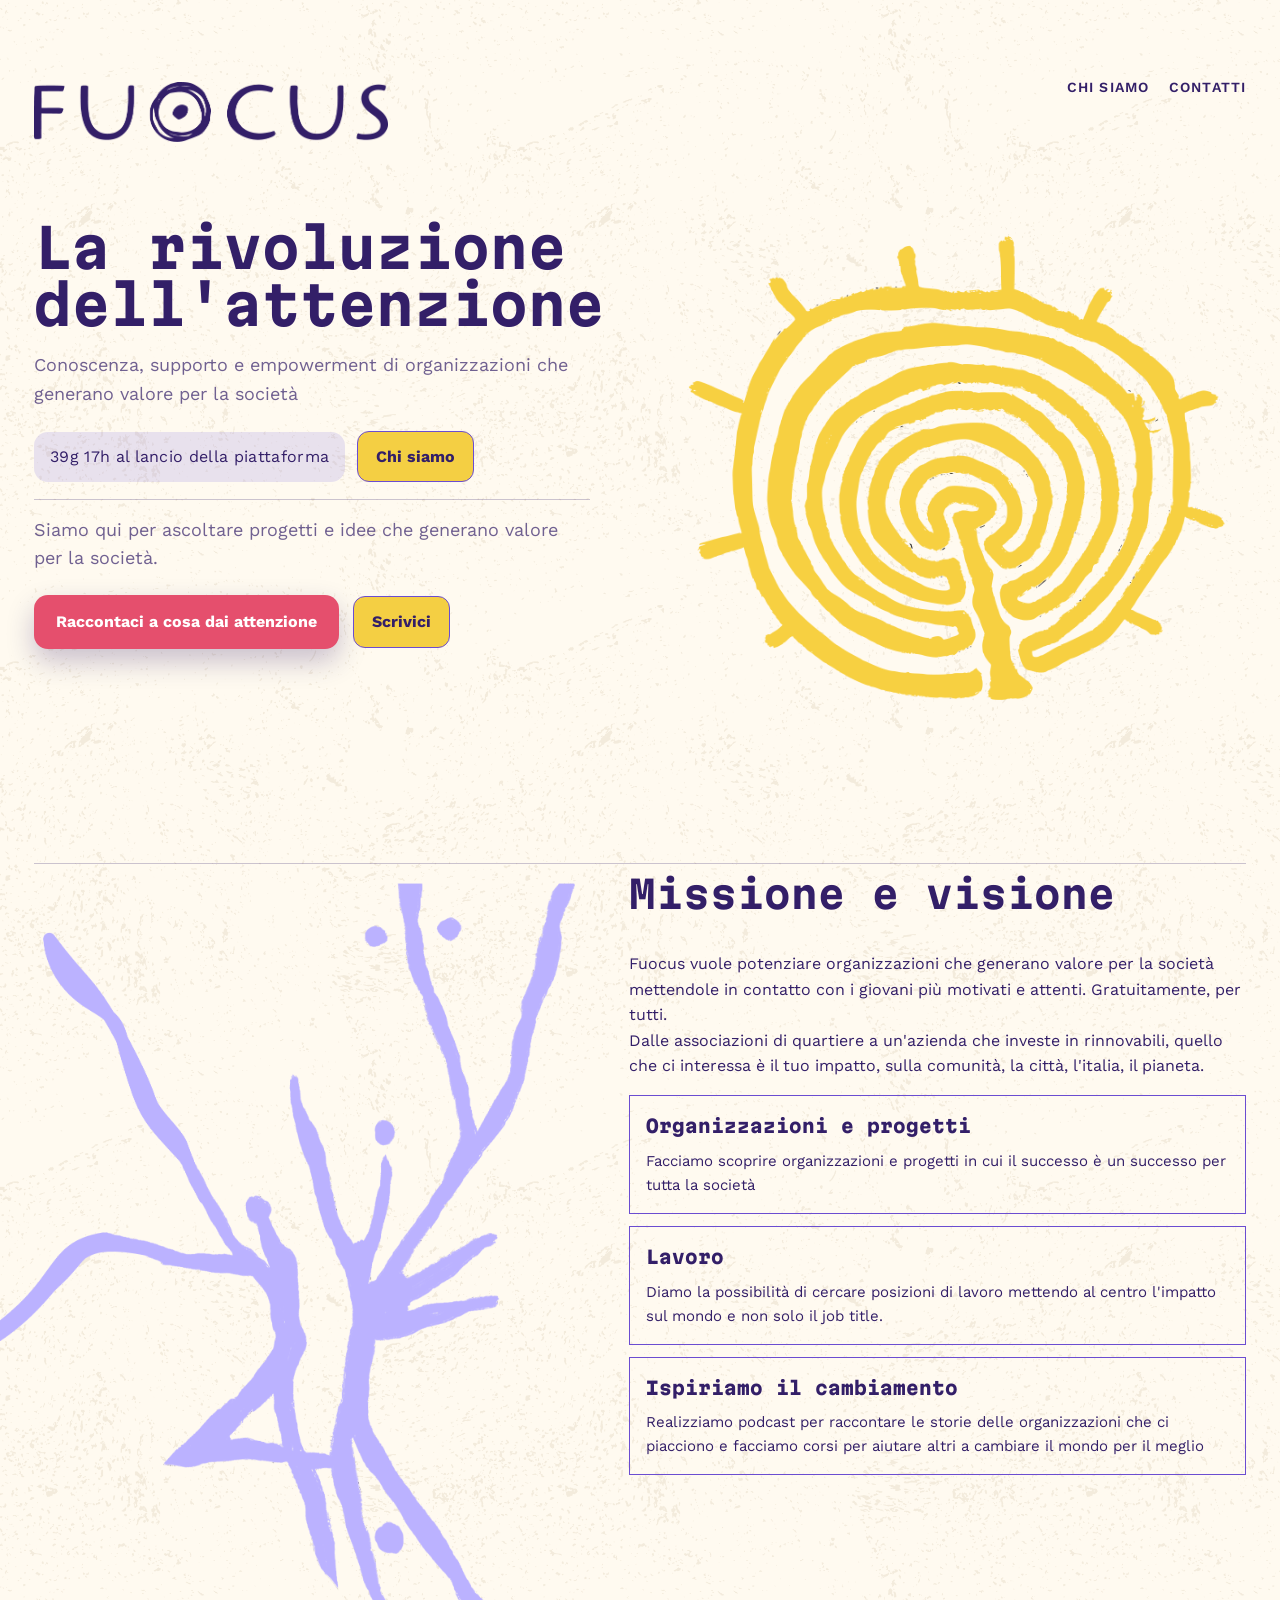
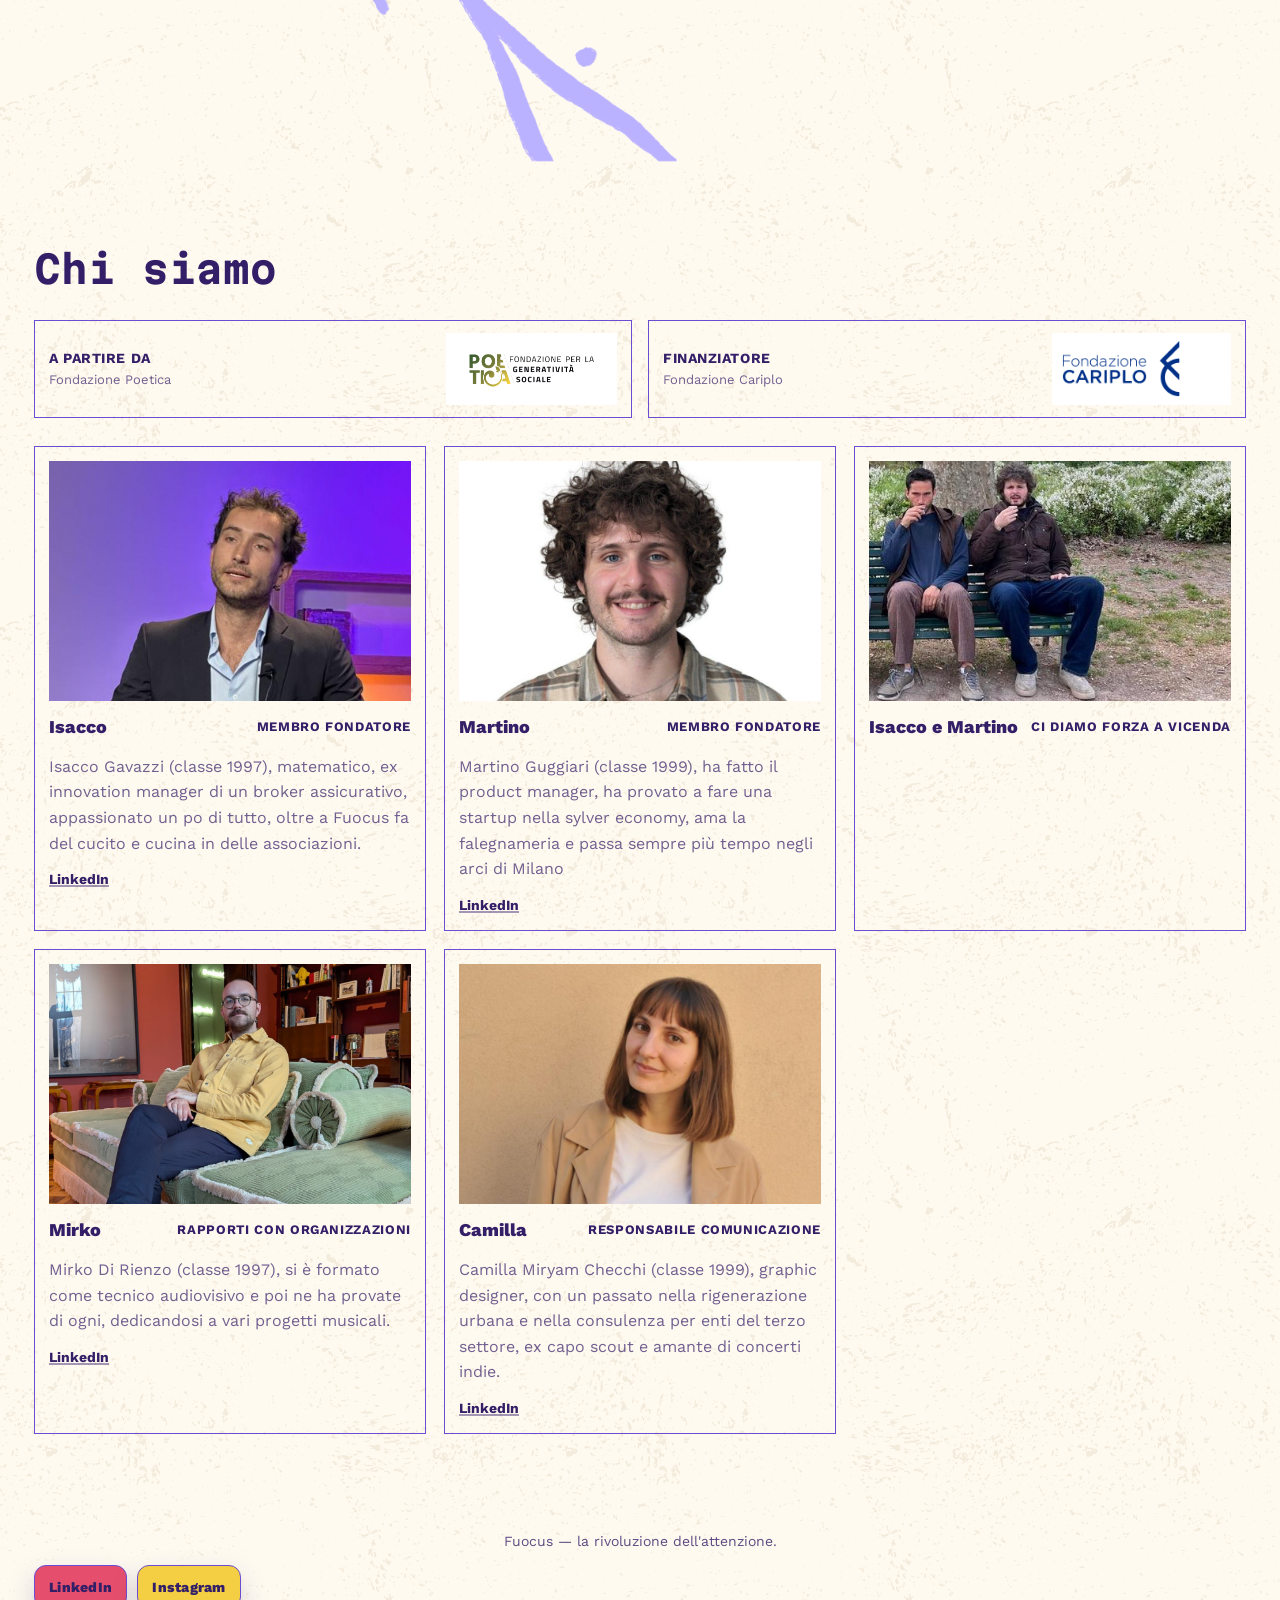
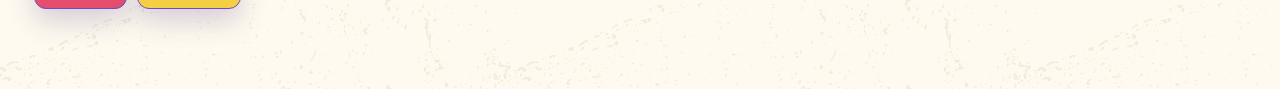
==== commit 165d092f: "piccola sistemazione" ====
--- a/index.html
+++ b/index.html
@@ -159,7 +159,7 @@
       color: var(--accent);
       font-weight: 800;
       letter-spacing: 0.02em;
-      border: 1px solid rgba(26, 0, 92, 0.18);
+      border: 1px solid #6b4dd1;
       box-shadow: 0 12px 28px rgba(26, 0, 92, 0.18);
       transition: transform 150ms ease, box-shadow 150ms ease;
     }
@@ -181,7 +181,7 @@
     .ghost {
       padding: 12px 18px;
       border-radius: 12px;
-      border: 1px solid rgba(26, 0, 92, 0.22);
+      border: 1px solid #6b4dd1;
       font-weight: 700;
       color: var(--accent);
       background: var(--button-sun);
@@ -332,7 +332,7 @@
       padding: 14px;
       border-radius: 0;
       background: transparent;
-      border: 1px solid rgba(51, 31, 104, 0.22);
+      border: 1px solid #6b4dd1;
       box-shadow: none;
       transition: transform 160ms ease, box-shadow 160ms ease;
     }
@@ -385,7 +385,7 @@
     .card {
       padding: 16px;
       background: transparent;
-      border: 1px solid rgba(51, 31, 104, 0.22);
+      border: 1px solid #6b4dd1;
       border-radius: 0;
       box-shadow: none;
     }
@@ -517,7 +517,7 @@
       padding: 12px 14px;
       border-radius: 0;
       background: transparent;
-      border: 1px solid rgba(51, 31, 104, 0.25);
+      border: 1px solid #6b4dd1;
       box-shadow: none;
     }
     .supporter-card strong {
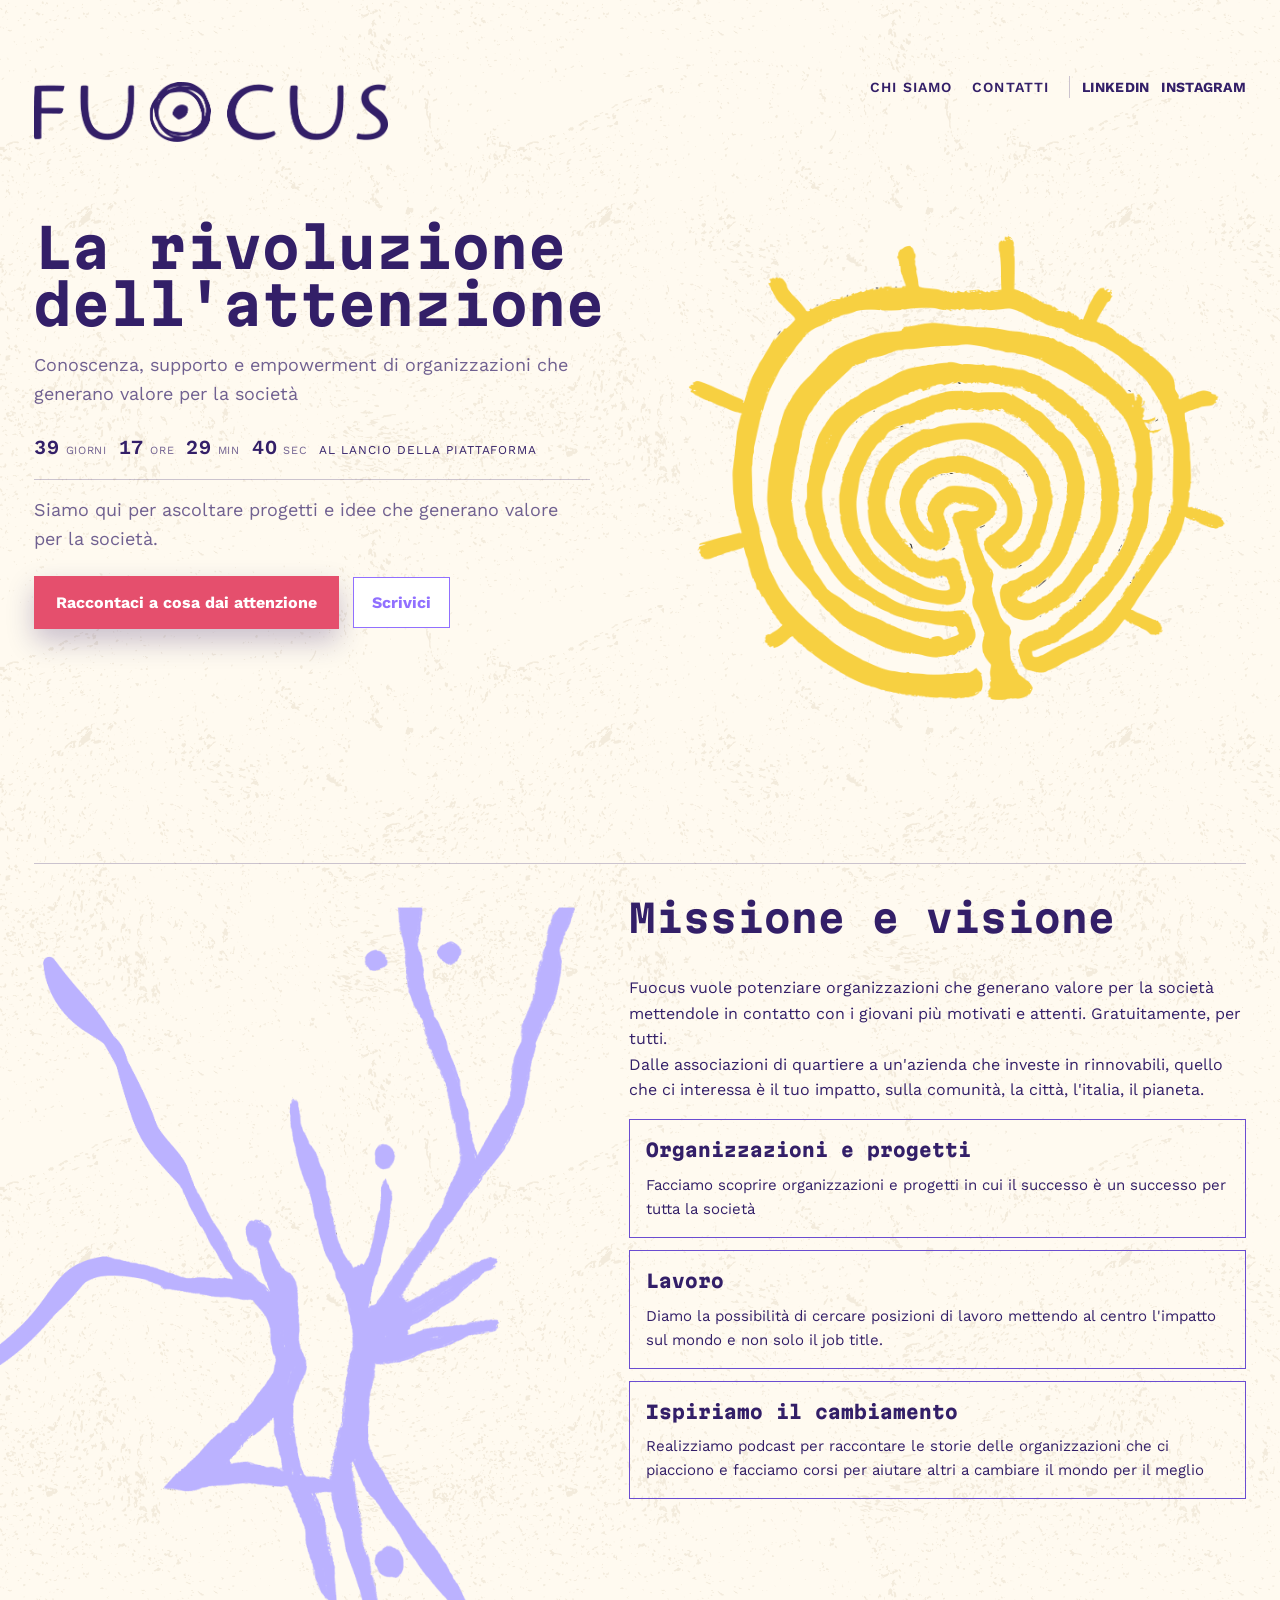
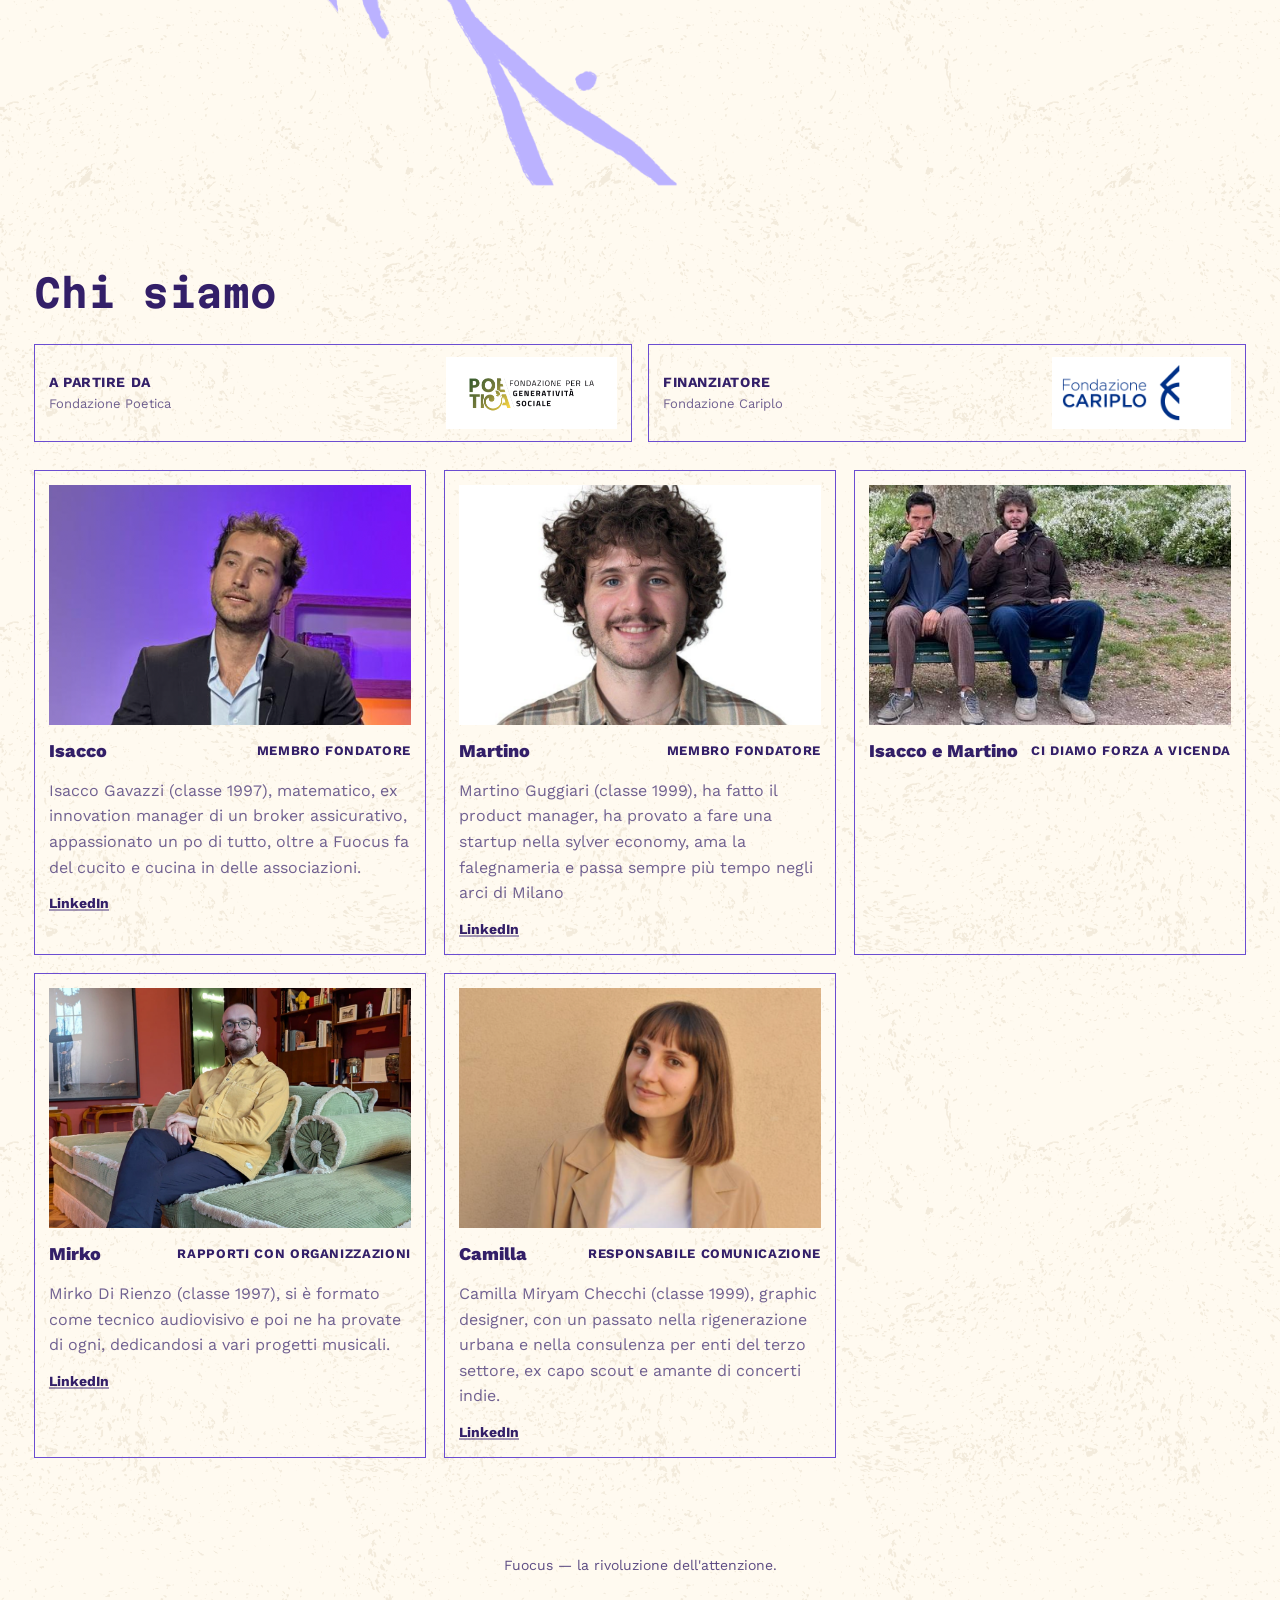
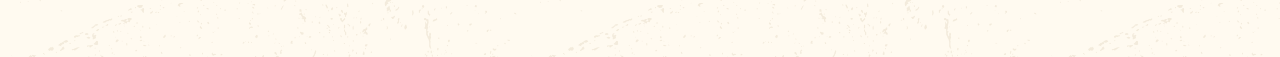
==== commit 41acad17: "aggiornamenti minori" ====
--- a/index.html
+++ b/index.html
@@ -90,11 +90,12 @@
       font-size: 14px;
       text-transform: uppercase;
       letter-spacing: 0.08em;
+      align-items: center;
     }
     .section-divider {
       border: 0;
       border-top: 1px solid rgba(51, 31, 104, 0.25);
-      margin: 0;
+      margin: 0 0 24px;
     }
     .hero {
       display: grid;
@@ -147,32 +148,34 @@
       flex-wrap: wrap;
       align-items: center;
       gap: 10px;
-      margin-top: 12px;
+      margin-top: 0;
+    }
+    .nav-links .social-links {
+      gap: 12px;
+      margin-top: 0;
+      padding-left: 12px;
+      border-left: 1px solid rgba(51, 31, 104, 0.25);
     }
     .social-link {
       display: inline-flex;
       align-items: center;
-      gap: 8px;
-      padding: 10px 14px;
-      border-radius: 12px;
-      background: var(--button-hot);
-      color: var(--accent);
-      font-weight: 800;
+      gap: 6px;
+      padding: 0;
+      border-radius: 0;
+      background: transparent;
+      color: var(--accent);
+      font-weight: 700;
       letter-spacing: 0.02em;
-      border: 1px solid #6b4dd1;
-      box-shadow: 0 12px 28px rgba(26, 0, 92, 0.18);
-      transition: transform 150ms ease, box-shadow 150ms ease;
-    }
-    .social-link:nth-child(even) {
-      background: var(--button-sun);
-      color: var(--accent);
-    }
-    .social-link:hover { transform: translateY(-2px); box-shadow: 0 14px 32px rgba(125, 28, 46, 0.22); }
+      border: none;
+      box-shadow: none;
+      transition: color 150ms ease;
+    }
+    .social-link:hover { color: #9170ff; }
     .button {
       background: var(--button-hot);
       color: #ffffff;
       padding: 14px 22px;
-      border-radius: 14px;
+      border-radius: 0;
       font-weight: 700;
       box-shadow: 0 12px 28px rgba(26, 0, 92, 0.24);
       transition: transform 150ms ease, box-shadow 150ms ease;
@@ -180,11 +183,11 @@
     .button:hover { transform: translateY(-2px); box-shadow: 0 16px 32px rgba(125, 28, 46, 0.28); }
     .ghost {
       padding: 12px 18px;
-      border-radius: 12px;
-      border: 1px solid #6b4dd1;
+      border-radius: 0;
+      border: 1px solid #9170ff;
       font-weight: 700;
-      color: var(--accent);
-      background: var(--button-sun);
+      color: #9170ff;
+      background: #ffffff;
       backdrop-filter: blur(4px);
     }
     .hero-visual {
@@ -445,11 +448,11 @@
     .cta-actions .ghost { color: var(--accent); border-color: rgba(255, 212, 0, 0.7); }
     .countdown {
       display: inline-flex;
-      align-items: center;
+      align-items: baseline;
       gap: 12px;
-      padding: 12px 16px;
-      border-radius: 14px;
-      background: rgba(140, 125, 222, 0.2);
+      padding: 0;
+      border-radius: 0;
+      background: none;
       color: var(--accent);
       font-weight: 400;
       letter-spacing: 0.02em;
@@ -458,18 +461,17 @@
     .countdown .segments {
       display: inline-flex;
       align-items: baseline;
-      gap: 10px;
+      gap: 12px;
       font-family: "Work Sans", "Martian Mono", monospace;
     }
     .countdown .segment {
-      display: grid;
-      grid-auto-flow: row;
-      align-items: center;
-      justify-items: center;
-      background: rgba(26, 0, 92, 0.08);
-      padding: 8px 10px;
-      border-radius: 10px;
-      min-width: 62px;
+      display: inline-flex;
+      align-items: baseline;
+      gap: 6px;
+      min-width: auto;
+      padding: 0;
+      background: none;
+      border-radius: 0;
     }
     .countdown .num {
       font-size: 20px;
@@ -627,6 +629,10 @@
         <div class="nav-links">
           <a href="#chi-siamo">Chi siamo</a>
           <a href="mailto:isacco.gavazzi@fondazionepoetica.it">Contatti</a>
+          <div class="social-links" aria-label="Canali social di Fuocus">
+            <a class="social-link" href="https://www.linkedin.com/company/fuocus/" target="_blank" rel="noopener">LinkedIn</a>
+            <a class="social-link" href="https://www.instagram.com/fuocus_it/" target="_blank" rel="noopener">Instagram</a>
+          </div>
         </div>
       </nav>
       <div class="hero">
@@ -656,7 +662,6 @@
               </div>
               <div class="note">al lancio della piattaforma</div>
             </div>
-            <a class="ghost" href="#chi-siamo">Chi siamo</a>
           </div>
           <hr class="section-divider" style="margin: 16px 0;">
           <p class="lede" style="margin-top: 0; max-width: 640px;">Siamo qui per ascoltare progetti e idee che generano valore per la società.</p>
@@ -782,10 +787,6 @@
     
     <footer>
       Fuocus &mdash; la rivoluzione dell'attenzione.
-      <div class="social-links" aria-label="Canali social di Fuocus">
-        <a class="social-link" href="https://www.linkedin.com/company/fuocus/" target="_blank" rel="noopener">LinkedIn</a>
-        <a class="social-link" href="https://www.instagram.com/fuocus_it/" target="_blank" rel="noopener">Instagram</a>
-      </div>
     </footer>
   </div>
   <script>
@@ -842,12 +843,17 @@
         const now = Date.now();
         const diff = target - now;
         if (diff <= 0) {
-          el.textContent = "Siamo live!";
+          if (segments.days) el.textContent = "Siamo live!";
           return;
         }
         const days = Math.floor(diff / (1000 * 60 * 60 * 24));
         const hours = Math.floor((diff / (1000 * 60 * 60)) % 24);
-        el.textContent = `${days}g ${hours}h al lancio della piattaforma`;
+        const minutes = Math.floor((diff / (1000 * 60)) % 60);
+        const seconds = Math.floor((diff / 1000) % 60);
+        if (segments.days) segments.days.textContent = pad(days);
+        if (segments.hours) segments.hours.textContent = pad(hours);
+        if (segments.minutes) segments.minutes.textContent = pad(minutes);
+        if (segments.seconds) segments.seconds.textContent = pad(seconds);
         requestAnimationFrame(() => setTimeout(tick, 1000));
       };
       tick();
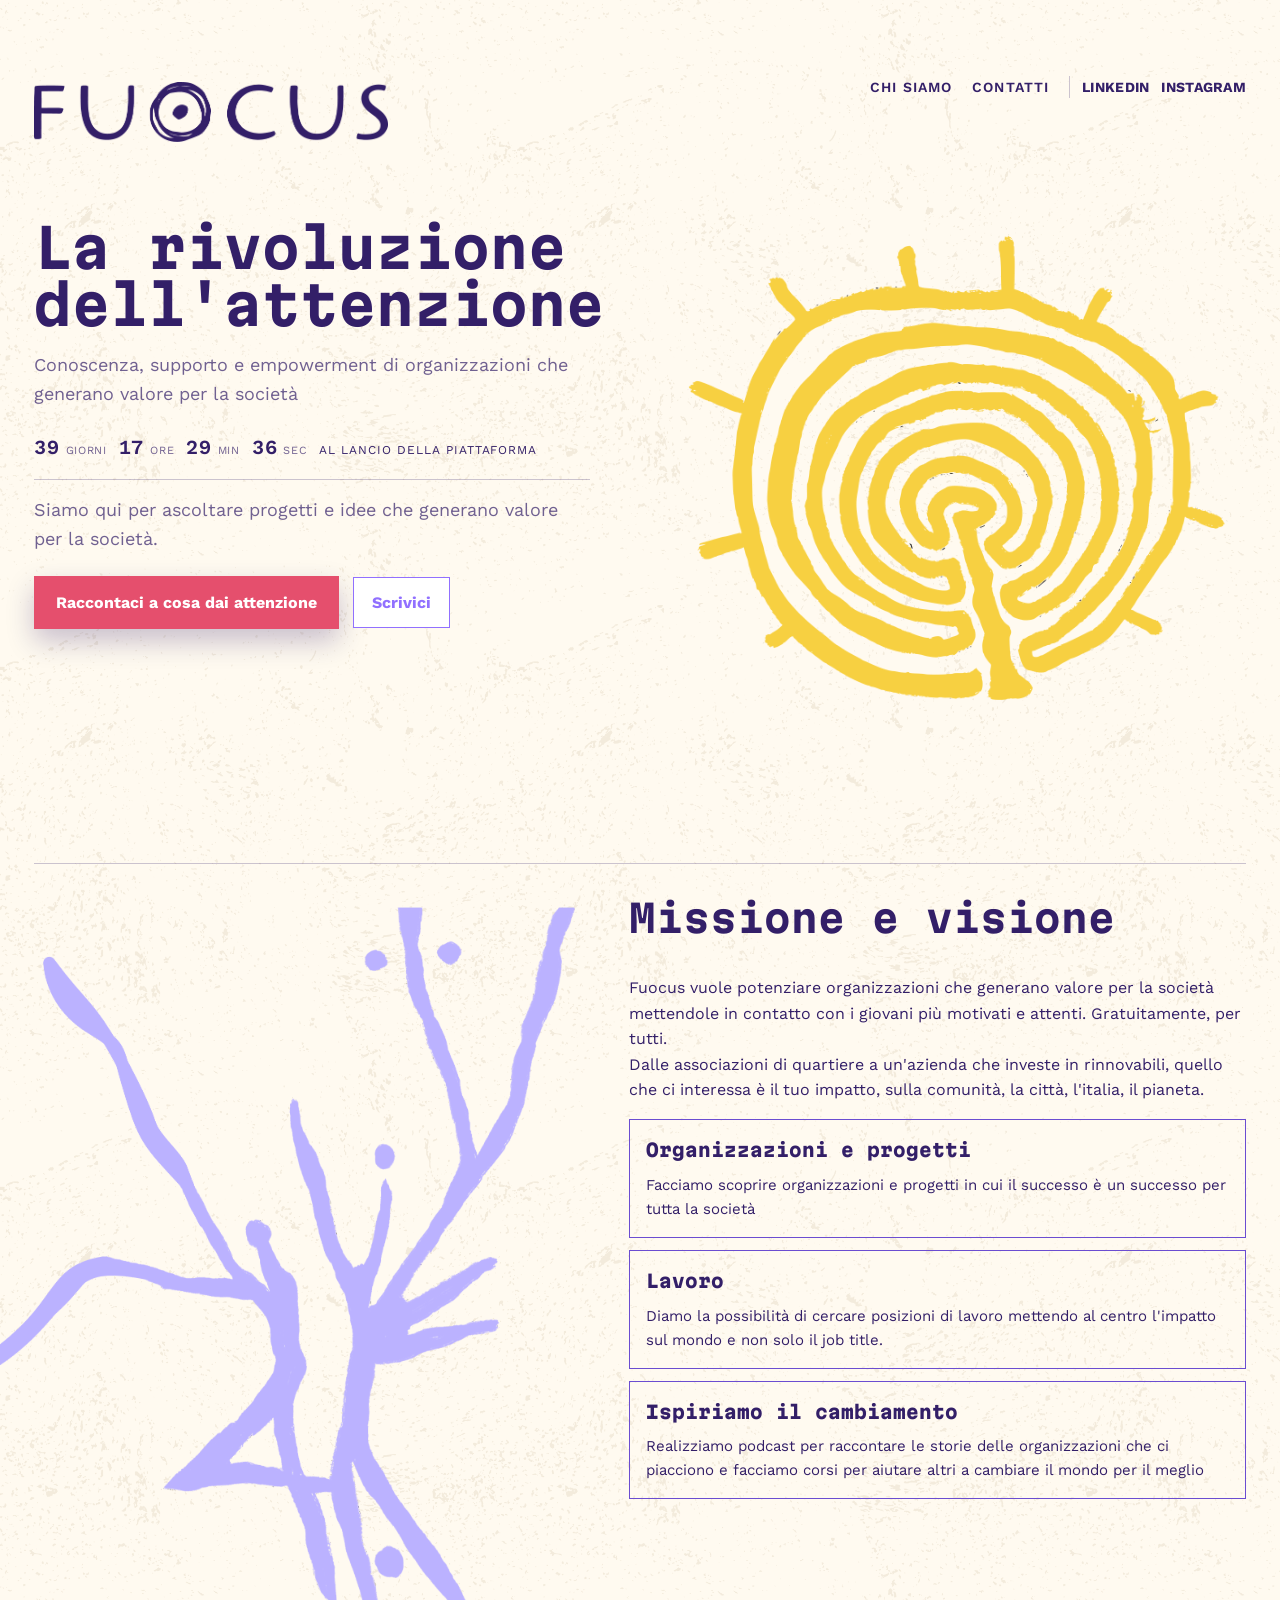
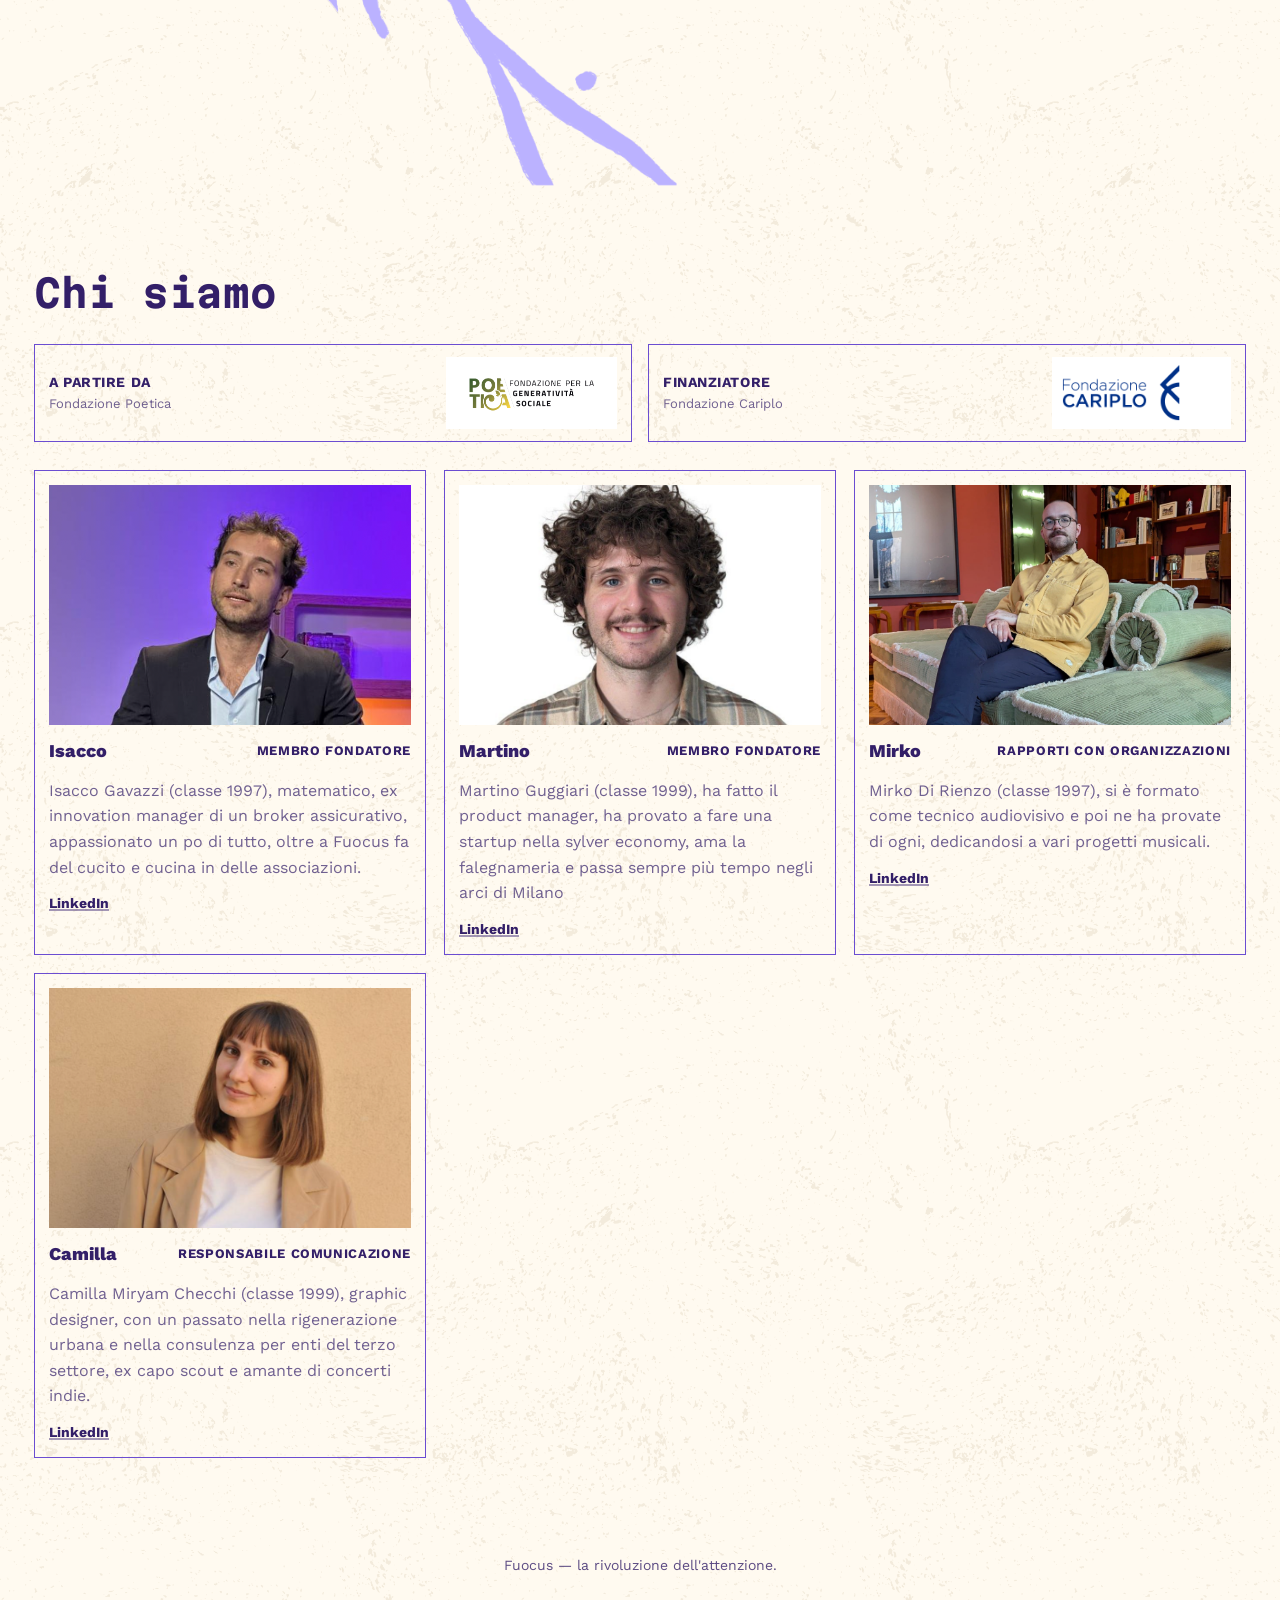
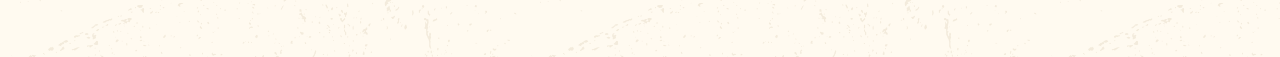
==== commit 662454f3: "tolto isacco e martino" ====
--- a/index.html
+++ b/index.html
@@ -752,13 +752,7 @@
               <a href="https://www.linkedin.com/in/martinoguggiari/" target="_blank" rel="noopener">LinkedIn</a>
             </div>
           </div>
-          <div class="person">
-            <img src="immagini/isacco e martino.png" alt="Isacco e Martino" style="object-position: center;">
-            <div class="meta">
-              <div class="name">Isacco e Martino</div>
-              <div class="role">Ci diamo forza a vicenda</div>
-            </div>
-          </div>
+          
           <div class="person">
             <img src="immagini/MIRKO.png" alt="Mirko Di Rienzo" style="object-position: center;">
             <div class="meta">
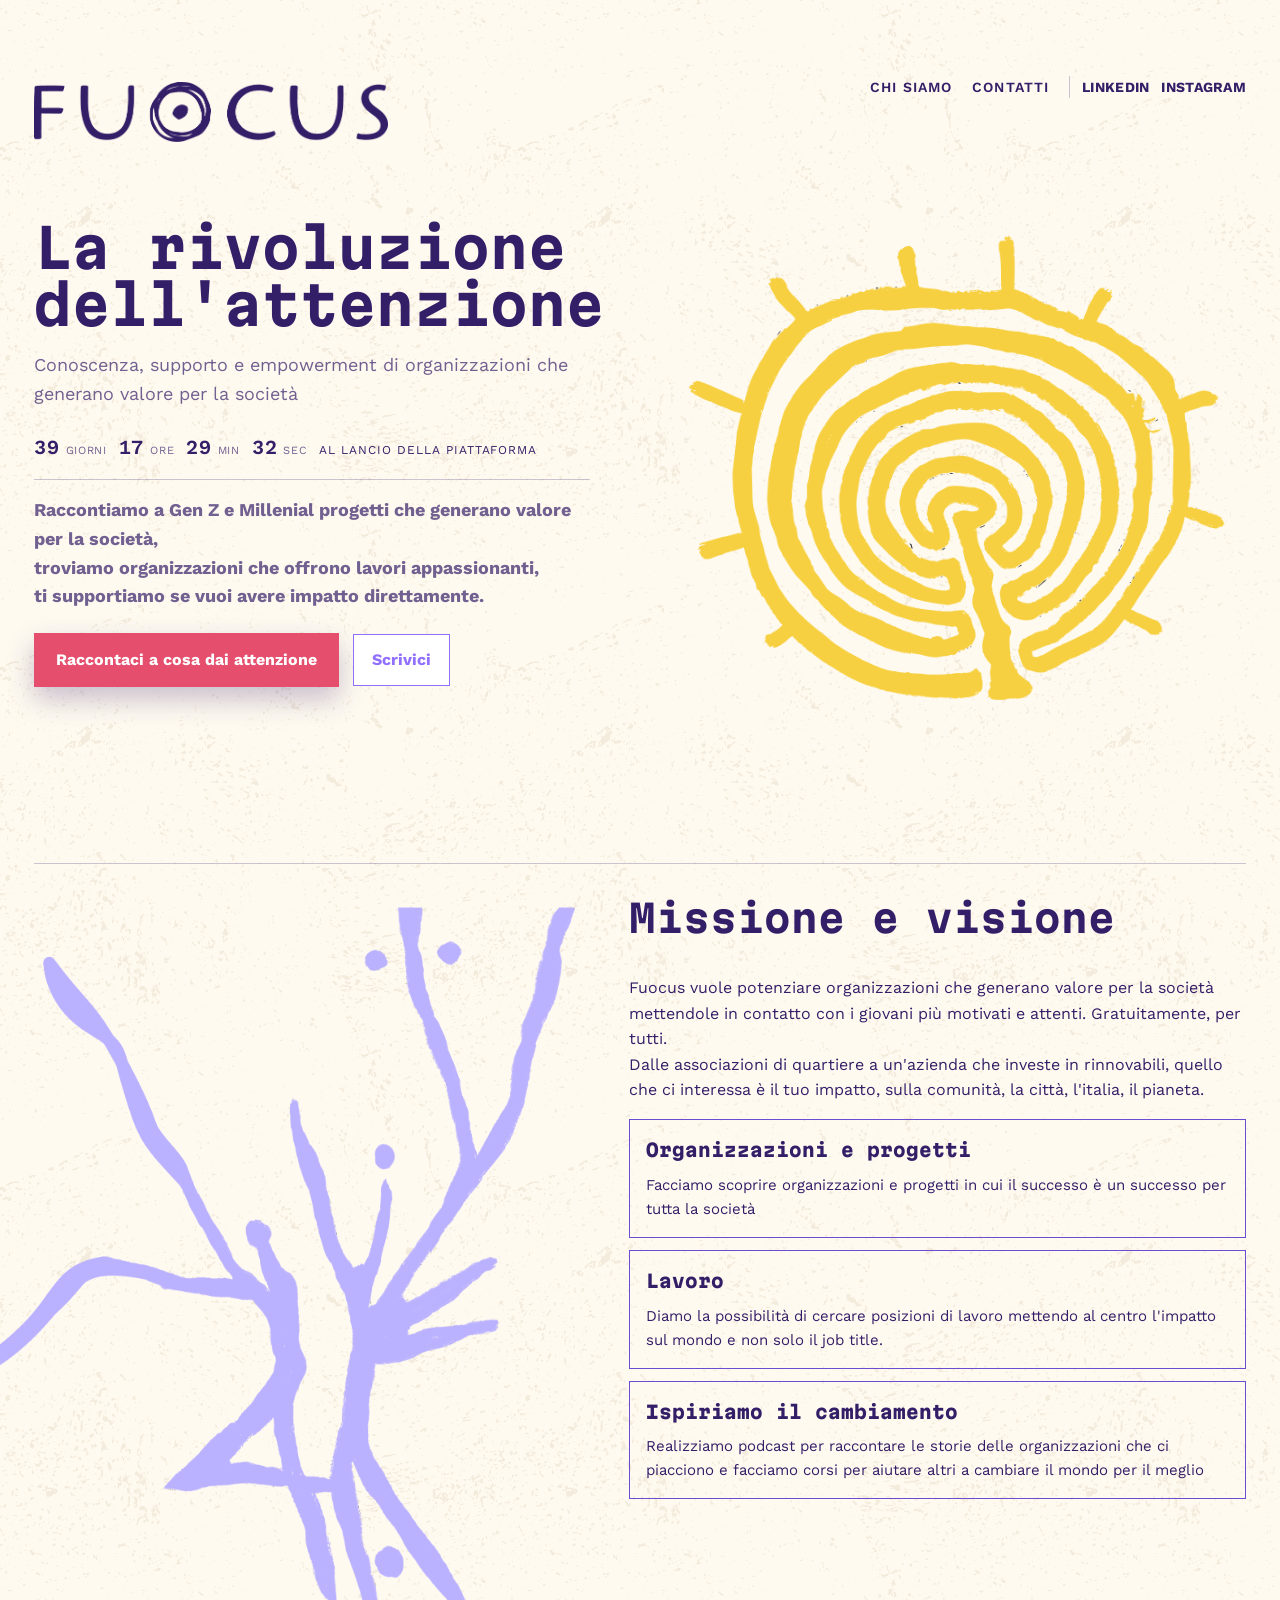
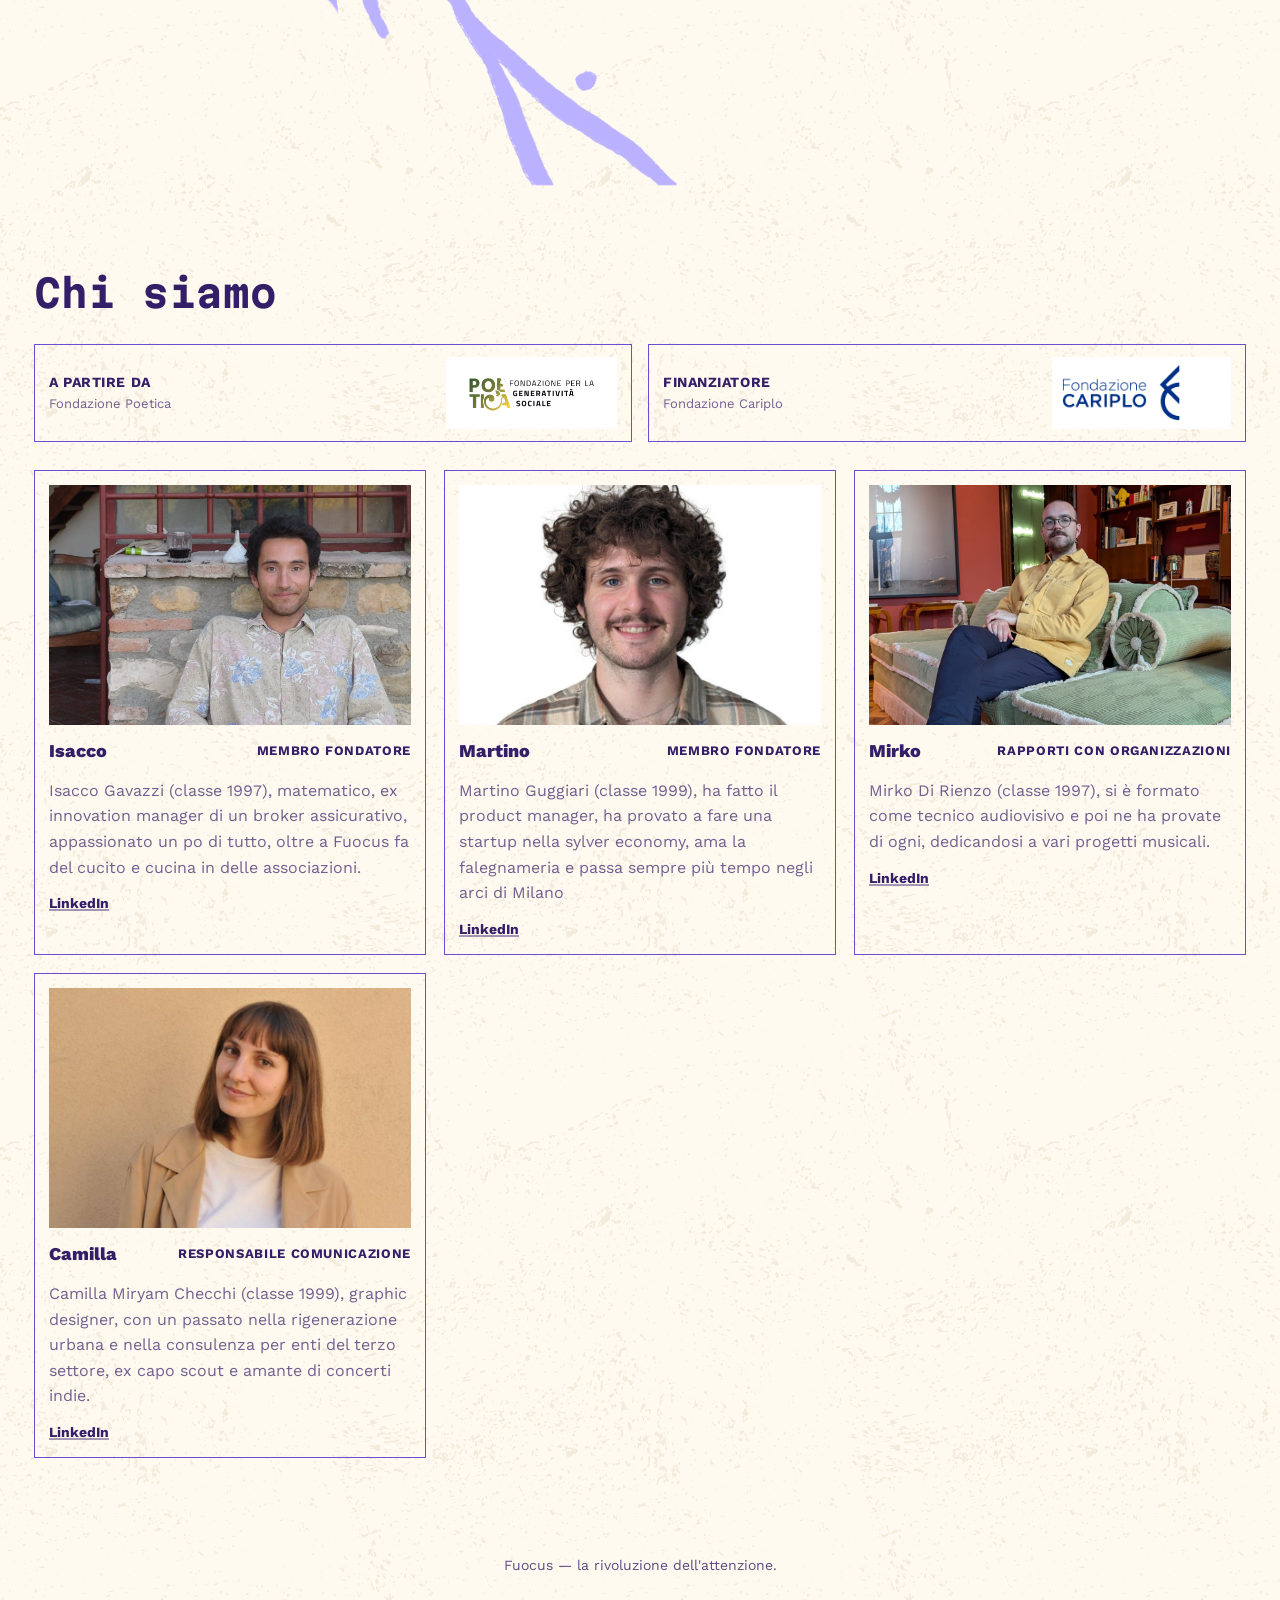
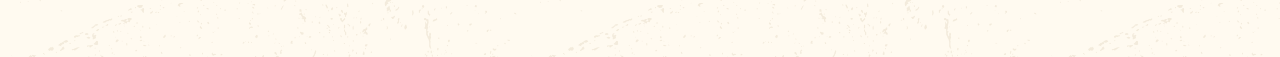
==== commit e577d67c: "aggiornate scritte e foto isacco" ====
--- a/index.html
+++ b/index.html
@@ -664,7 +664,8 @@
             </div>
           </div>
           <hr class="section-divider" style="margin: 16px 0;">
-          <p class="lede" style="margin-top: 0; max-width: 640px;">Siamo qui per ascoltare progetti e idee che generano valore per la società.</p>
+          <p class="lede" style="margin-top: 0; max-width: 640px; font-weight: bold;">Raccontiamo a Gen Z e Millenial progetti che generano valore per la società, <br/>
+            troviamo organizzazioni che offrono lavori appassionanti,  <br/> ti supportiamo se vuoi avere impatto direttamente.</p>
           <div class="cta">
             <a class="button" href="https://calendar.google.com/calendar/u/0/appointments/schedules/AcZssZ0LUzBNAYDaBHtM6-wJOAW2VT4YLs9S_1CBDPI8OY7zZT3i1Tei1dMWL9LcNcJRXcNPVSbeEJwj" target="_blank" rel="noopener">Raccontaci a cosa dai attenzione</a>
             <a class="ghost" href="mailto:isacco.gavazzi@fondazionepoetica.it">Scrivici</a>
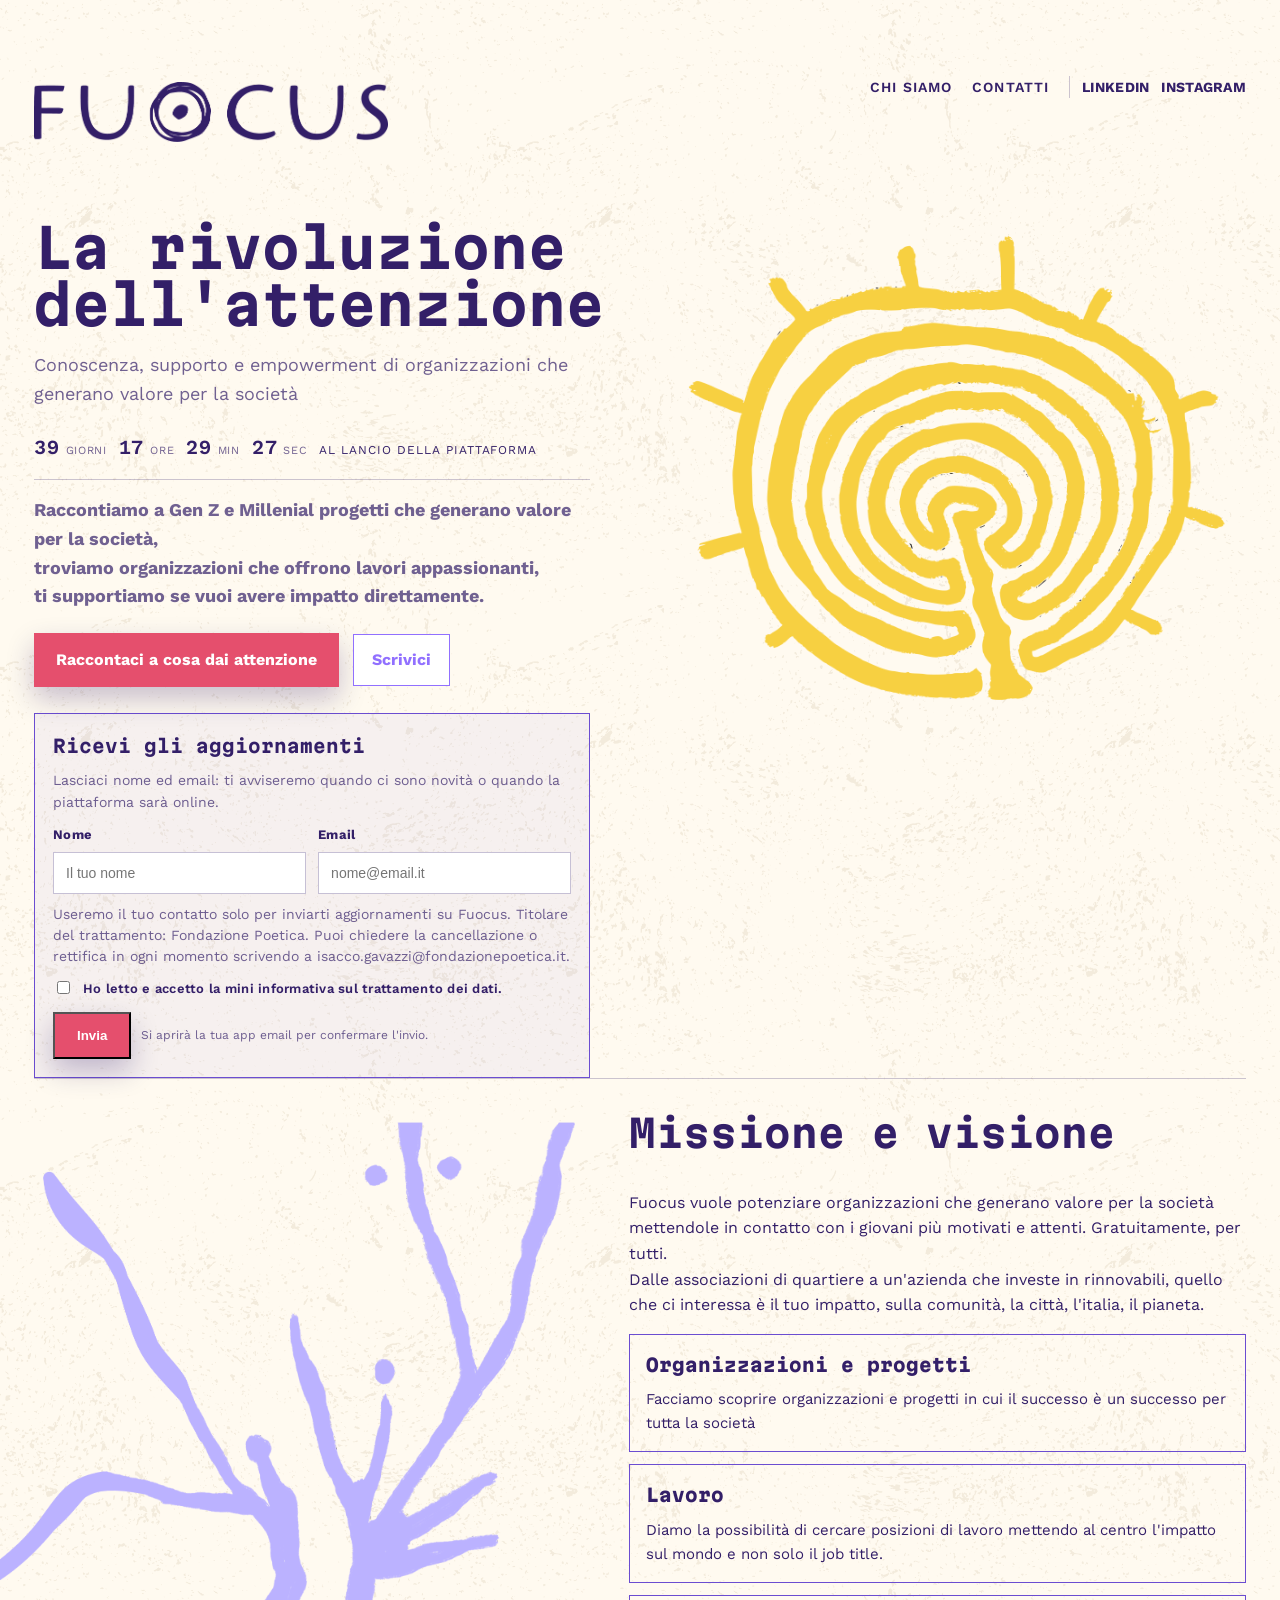
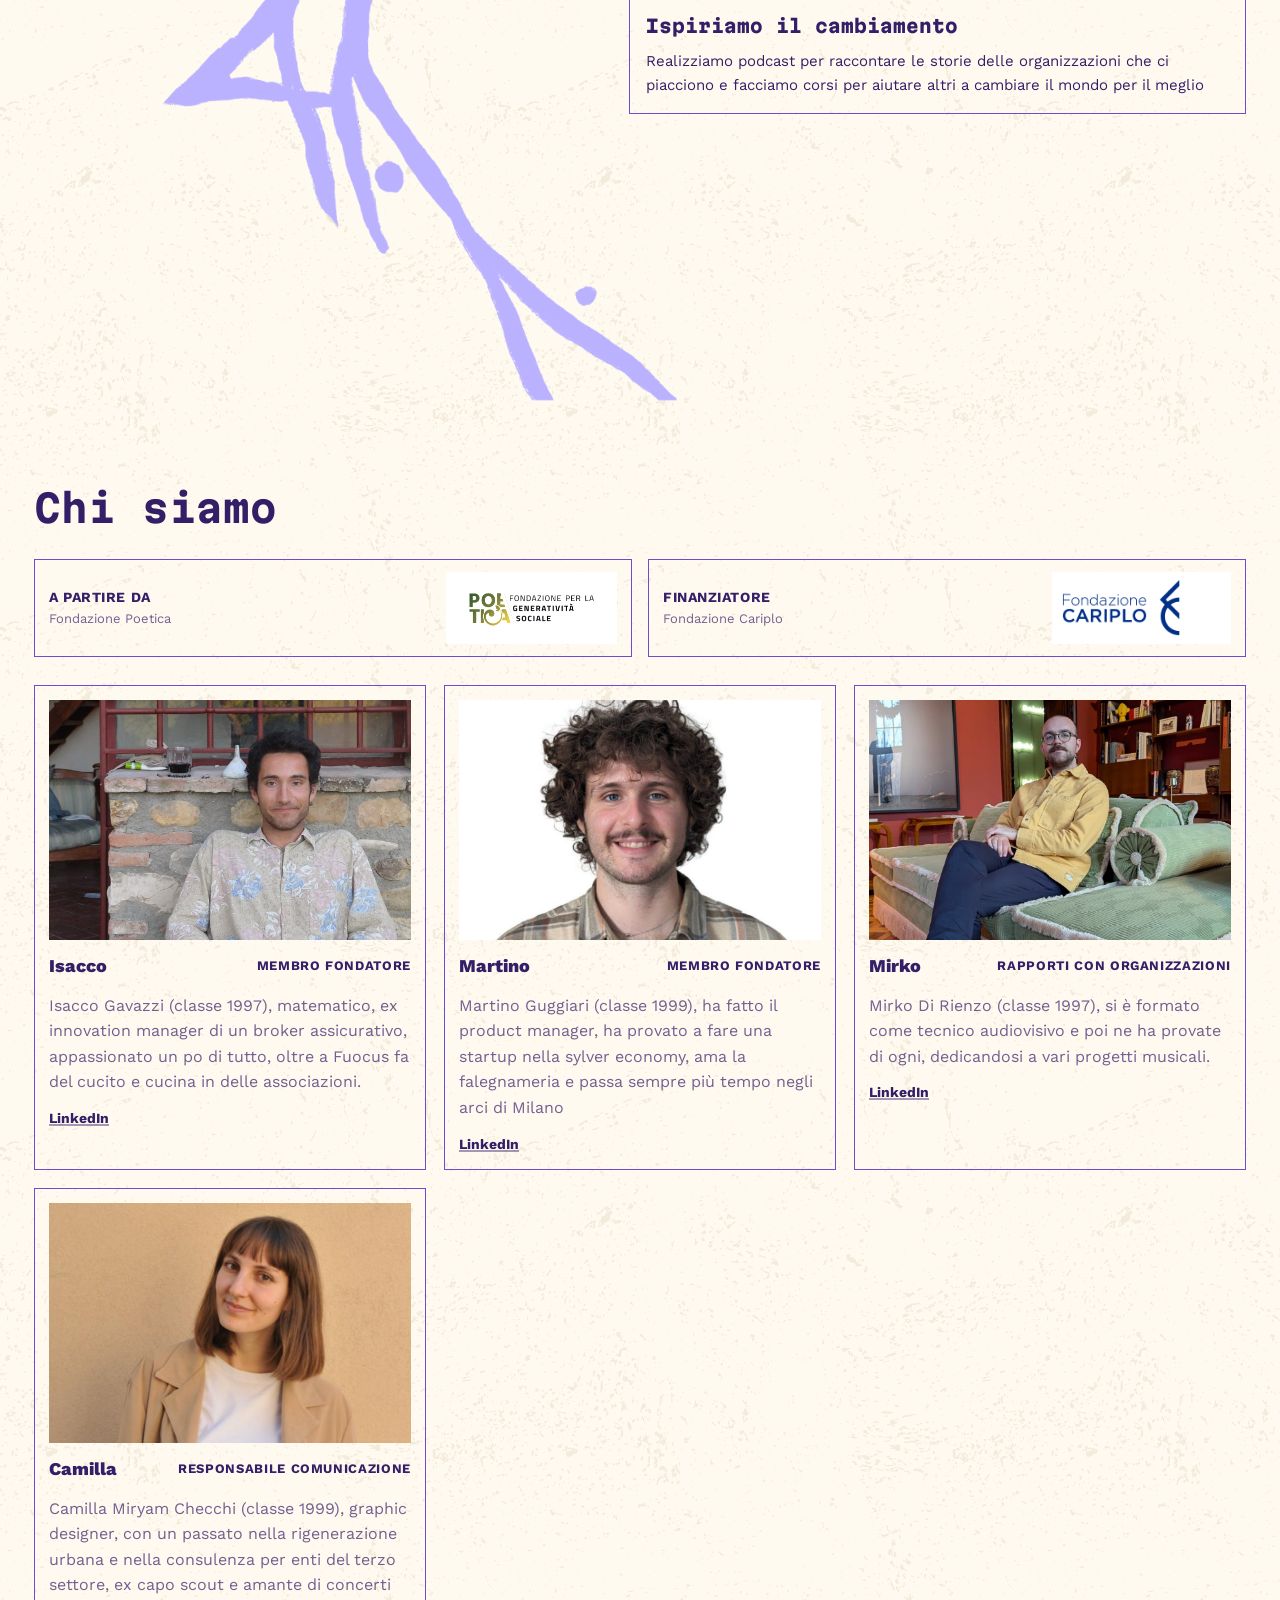
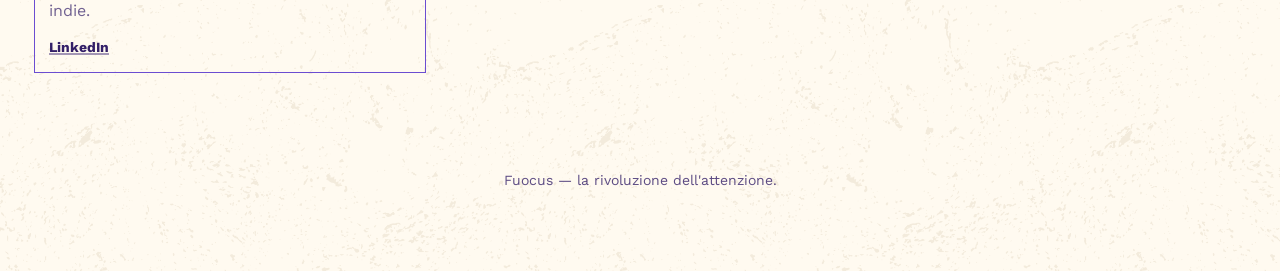
==== commit 19cc8543: "aggiornate data countdown" ====
--- a/index.html
+++ b/index.html
@@ -143,6 +143,81 @@
       gap: 14px;
       margin-bottom: 26px;
     }
+    .update-card {
+      margin-top: 20px;
+      padding: 18px;
+      border: 1px solid #6b4dd1;
+      background: rgba(140, 125, 222, 0.08);
+      box-shadow: none;
+    }
+    .update-card h3 {
+      margin: 0 0 8px;
+      font-family: "Martian Mono", "Work Sans", monospace;
+      font-size: 18px;
+      color: var(--accent);
+    }
+    .update-card p {
+      margin: 0 0 12px;
+      color: var(--muted);
+      font-size: 14px;
+    }
+    .form-grid {
+      display: grid;
+      grid-template-columns: repeat(auto-fit, minmax(220px, 1fr));
+      gap: 12px;
+      margin-bottom: 10px;
+    }
+    label {
+      font-weight: 700;
+      font-size: 13px;
+      color: var(--accent);
+      display: block;
+      margin-bottom: 6px;
+      letter-spacing: 0.02em;
+    }
+    input[type="text"],
+    input[type="email"] {
+      width: 100%;
+      padding: 12px 12px;
+      border: 1px solid rgba(51, 31, 104, 0.28);
+      background: #ffffff;
+      color: var(--ink);
+      font-size: 14px;
+      border-radius: 0;
+      box-shadow: none;
+    }
+    .consent-row {
+      display: flex;
+      align-items: flex-start;
+      gap: 10px;
+      margin: 10px 0 12px;
+      font-size: 13px;
+      color: var(--muted);
+    }
+    .consent-row input {
+      margin-top: 2px;
+    }
+    .consent-row label {
+      margin: 0;
+      font-weight: 600;
+      color: var(--accent);
+    }
+    .informativa {
+      font-size: 12px;
+      color: var(--muted);
+      margin: 0 0 10px;
+      line-height: 1.5;
+    }
+    .update-actions {
+      display: flex;
+      gap: 10px;
+      align-items: center;
+      flex-wrap: wrap;
+    }
+    .note-mailto {
+      font-size: 12px;
+      color: var(--muted);
+    }
     .social-links {
       display: flex;
       flex-wrap: wrap;
@@ -670,6 +745,31 @@
             <a class="button" href="https://calendar.google.com/calendar/u/0/appointments/schedules/AcZssZ0LUzBNAYDaBHtM6-wJOAW2VT4YLs9S_1CBDPI8OY7zZT3i1Tei1dMWL9LcNcJRXcNPVSbeEJwj" target="_blank" rel="noopener">Raccontaci a cosa dai attenzione</a>
             <a class="ghost" href="mailto:isacco.gavazzi@fondazionepoetica.it">Scrivici</a>
           </div>
+          <div class="update-card">
+            <h3>Ricevi gli aggiornamenti</h3>
+            <p>Lasciaci nome ed email: ti avviseremo quando ci sono novità o quando la piattaforma sarà online.</p>
+            <form id="updates-form">
+              <div class="form-grid">
+                <div>
+                  <label for="upd-name">Nome</label>
+                  <input id="upd-name" name="name" type="text" placeholder="Il tuo nome" required>
+                </div>
+                <div>
+                  <label for="upd-email">Email</label>
+                  <input id="upd-email" name="email" type="email" placeholder="nome@email.it" required>
+                </div>
+              </div>
+              <p class="informativa">Useremo il tuo contatto solo per inviarti aggiornamenti su Fuocus. Titolare del trattamento: Fondazione Poetica. Puoi chiedere la cancellazione o rettifica in ogni momento scrivendo a isacco.gavazzi@fondazionepoetica.it.</p>
+              <div class="consent-row">
+                <input id="upd-consent" name="consent" type="checkbox" required>
+                <label for="upd-consent">Ho letto e accetto la mini informativa sul trattamento dei dati.</label>
+              </div>
+              <div class="update-actions">
+                <button class="button" type="submit">Invia</button>
+                <span class="note-mailto">Si aprirà la tua app email per confermare l'invio.</span>
+              </div>
+            </form>
+          </div>
         </div>
         <div class="hero-visual">
           <img src="disegni/labirinto.png" alt="Illustrazione labirinto">
@@ -784,6 +884,37 @@
       Fuocus &mdash; la rivoluzione dell'attenzione.
     </footer>
   </div>
+  <script>
+    (function() {
+      const form = document.getElementById("updates-form");
+      if (!form) return;
+      form.addEventListener("submit", (event) => {
+        event.preventDefault();
+        const name = (form.querySelector('[name="name"]')?.value || "").trim();
+        const email = (form.querySelector('[name="email"]')?.value || "").trim();
+        const consent = form.querySelector('[name="consent"]');
+        if (!name || !email) {
+          alert("Inserisci nome ed email per continuare.");
+          return;
+        }
+        if (!consent?.checked) {
+          alert("Devi accettare la mini informativa per proseguire.");
+          return;
+        }
+        const subject = encodeURIComponent("Richiesta aggiornamenti - sito Fuocus");
+        const bodyLines = [
+          "Nuova richiesta di aggiornamenti dal sito Fuocus.",
+          "",
+          `Nome: ${name}`,
+          `Email: ${email}`,
+          "Autorizzazione trattamento dati: sì"
+        ];
+        const body = encodeURIComponent(bodyLines.join("\n"));
+        window.location.href = `mailto:isacco.gavazzi@fondazionepoetica.it?subject=${subject}&body=${body}`;
+        form.reset();
+      });
+    })();
+  </script>
   <script>
     (function() {
       const container = document.querySelector(".page");
@@ -821,7 +952,7 @@
       const targetDate = () => {
         const now = new Date();
         const year = now.getFullYear();
-        const target = new Date(year, 1, 15, 0, 0, 0); // 15 gennaio
+        const target = new Date(year, 1, 30, 0, 0, 0); // 15 gennaio
         return target.getTime() <= now.getTime()
           ? new Date(year + 1, 0, 15, 0, 0, 0).getTime()
           : target.getTime();
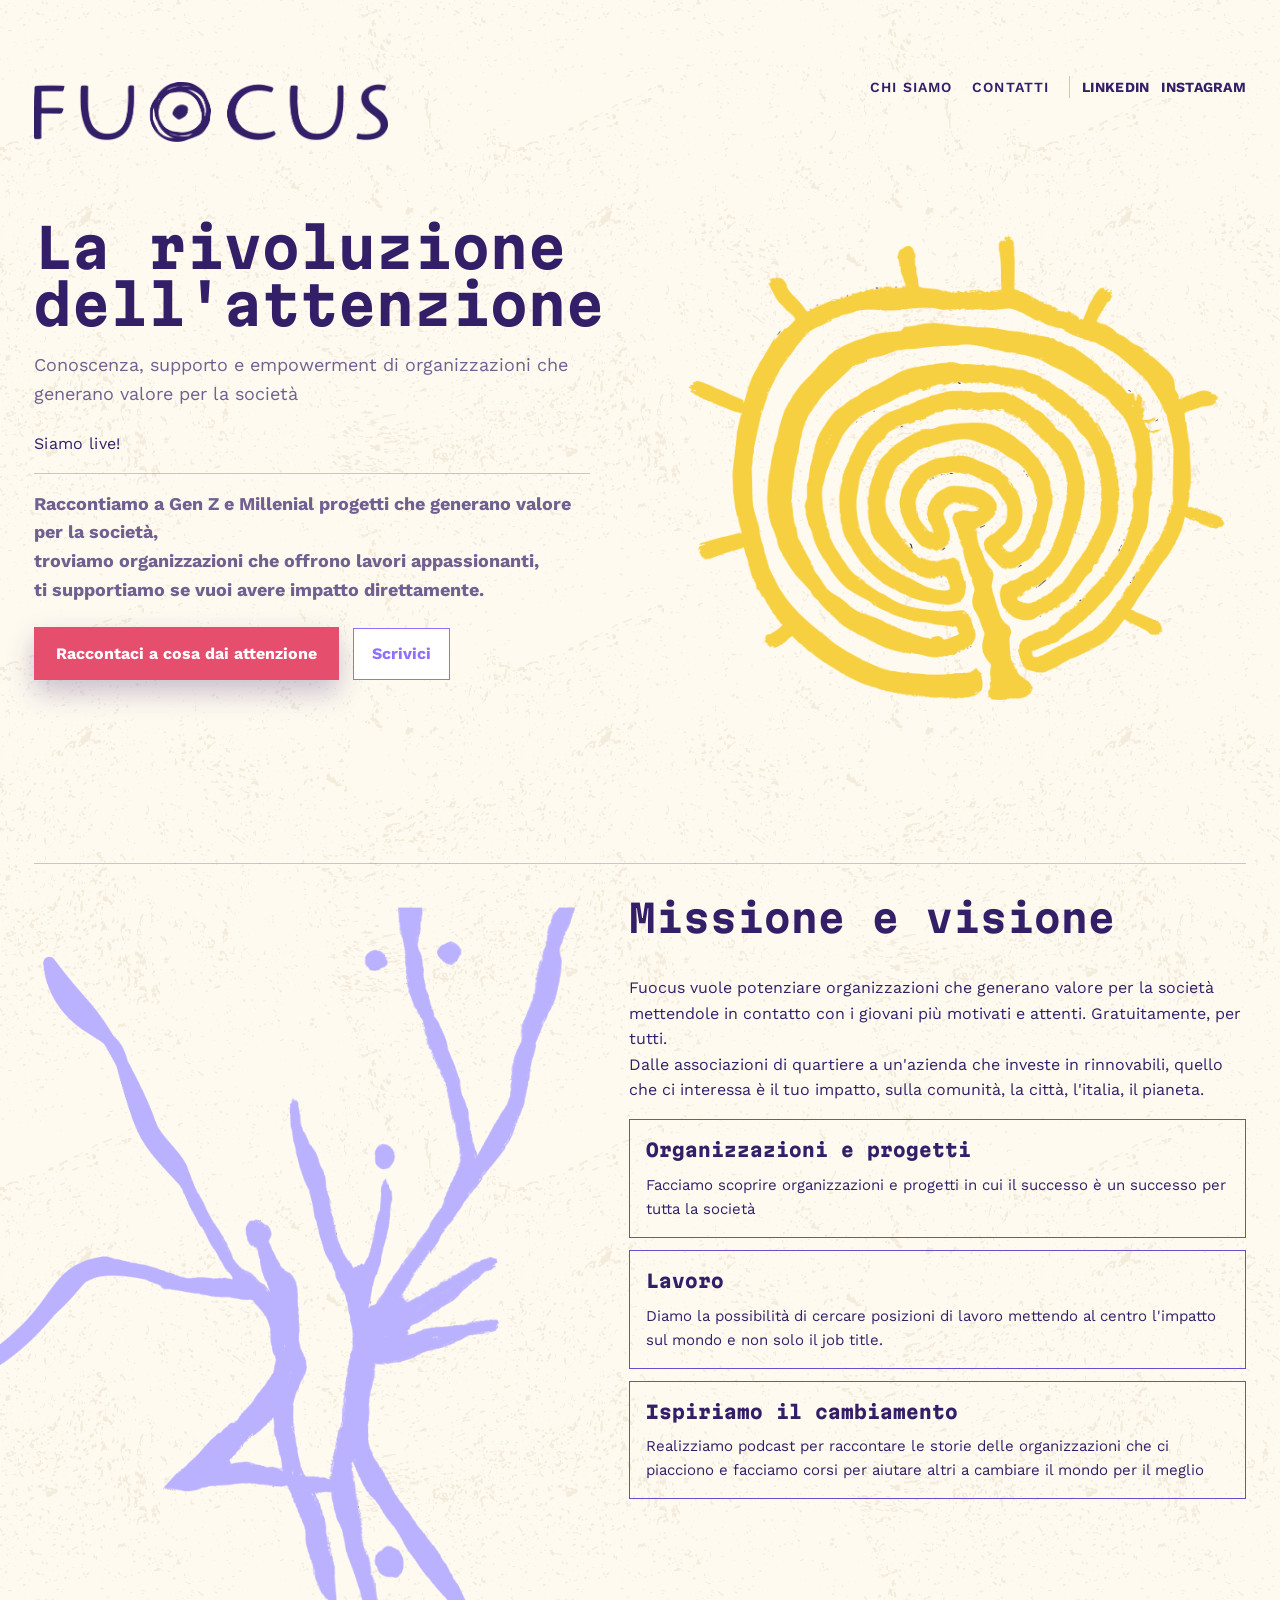
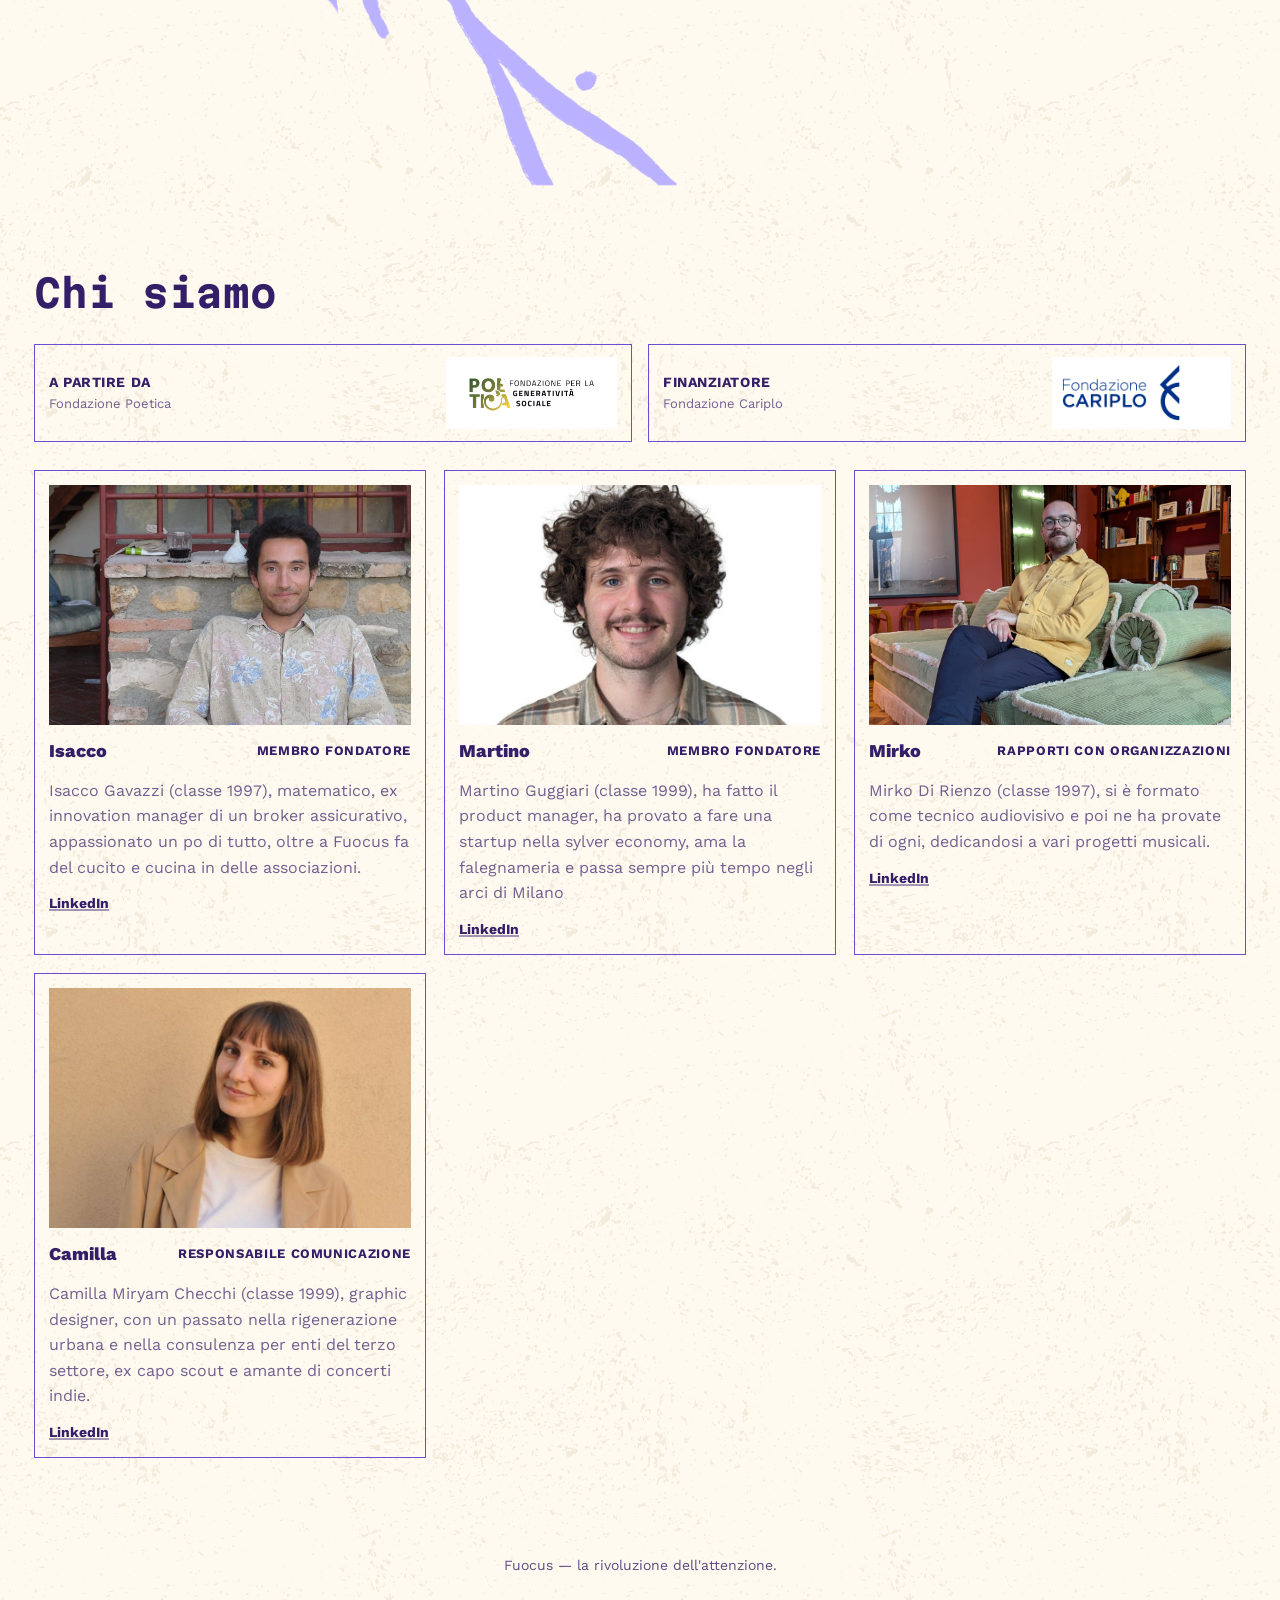
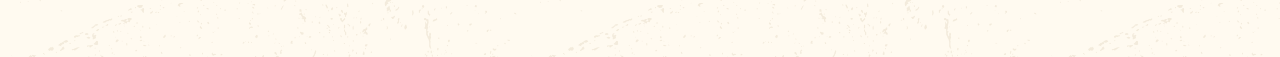
==== commit 19808842: "aggiorno timer per ultima volta" ====
--- a/index.html
+++ b/index.html
@@ -143,81 +143,6 @@
       gap: 14px;
       margin-bottom: 26px;
     }
-    .update-card {
-      margin-top: 20px;
-      padding: 18px;
-      border: 1px solid #6b4dd1;
-      background: rgba(140, 125, 222, 0.08);
-      box-shadow: none;
-    }
-    .update-card h3 {
-      margin: 0 0 8px;
-      font-family: "Martian Mono", "Work Sans", monospace;
-      font-size: 18px;
-      color: var(--accent);
-    }
-    .update-card p {
-      margin: 0 0 12px;
-      color: var(--muted);
-      font-size: 14px;
-    }
-    .form-grid {
-      display: grid;
-      grid-template-columns: repeat(auto-fit, minmax(220px, 1fr));
-      gap: 12px;
-      margin-bottom: 10px;
-    }
-    label {
-      font-weight: 700;
-      font-size: 13px;
-      color: var(--accent);
-      display: block;
-      margin-bottom: 6px;
-      letter-spacing: 0.02em;
-    }
-    input[type="text"],
-    input[type="email"] {
-      width: 100%;
-      padding: 12px 12px;
-      border: 1px solid rgba(51, 31, 104, 0.28);
-      background: #ffffff;
-      color: var(--ink);
-      font-size: 14px;
-      border-radius: 0;
-      box-shadow: none;
-    }
-    .consent-row {
-      display: flex;
-      align-items: flex-start;
-      gap: 10px;
-      margin: 10px 0 12px;
-      font-size: 13px;
-      color: var(--muted);
-    }
-    .consent-row input {
-      margin-top: 2px;
-    }
-    .consent-row label {
-      margin: 0;
-      font-weight: 600;
-      color: var(--accent);
-    }
-    .informativa {
-      font-size: 12px;
-      color: var(--muted);
-      margin: 0 0 10px;
-      line-height: 1.5;
-    }
-    .update-actions {
-      display: flex;
-      gap: 10px;
-      align-items: center;
-      flex-wrap: wrap;
-    }
-    .note-mailto {
-      font-size: 12px;
-      color: var(--muted);
-    }
     .social-links {
       display: flex;
       flex-wrap: wrap;
@@ -745,31 +670,6 @@
             <a class="button" href="https://calendar.google.com/calendar/u/0/appointments/schedules/AcZssZ0LUzBNAYDaBHtM6-wJOAW2VT4YLs9S_1CBDPI8OY7zZT3i1Tei1dMWL9LcNcJRXcNPVSbeEJwj" target="_blank" rel="noopener">Raccontaci a cosa dai attenzione</a>
             <a class="ghost" href="mailto:isacco.gavazzi@fondazionepoetica.it">Scrivici</a>
           </div>
-          <div class="update-card">
-            <h3>Ricevi gli aggiornamenti</h3>
-            <p>Lasciaci nome ed email: ti avviseremo quando ci sono novità o quando la piattaforma sarà online.</p>
-            <form id="updates-form">
-              <div class="form-grid">
-                <div>
-                  <label for="upd-name">Nome</label>
-                  <input id="upd-name" name="name" type="text" placeholder="Il tuo nome" required>
-                </div>
-                <div>
-                  <label for="upd-email">Email</label>
-                  <input id="upd-email" name="email" type="email" placeholder="nome@email.it" required>
-                </div>
-              </div>
-              <p class="informativa">Useremo il tuo contatto solo per inviarti aggiornamenti su Fuocus. Titolare del trattamento: Fondazione Poetica. Puoi chiedere la cancellazione o rettifica in ogni momento scrivendo a isacco.gavazzi@fondazionepoetica.it.</p>
-              <div class="consent-row">
-                <input id="upd-consent" name="consent" type="checkbox" required>
-                <label for="upd-consent">Ho letto e accetto la mini informativa sul trattamento dei dati.</label>
-              </div>
-              <div class="update-actions">
-                <button class="button" type="submit">Invia</button>
-                <span class="note-mailto">Si aprirà la tua app email per confermare l'invio.</span>
-              </div>
-            </form>
-          </div>
         </div>
         <div class="hero-visual">
           <img src="disegni/labirinto.png" alt="Illustrazione labirinto">
@@ -884,37 +784,6 @@
       Fuocus &mdash; la rivoluzione dell'attenzione.
     </footer>
   </div>
-  <script>
-    (function() {
-      const form = document.getElementById("updates-form");
-      if (!form) return;
-      form.addEventListener("submit", (event) => {
-        event.preventDefault();
-        const name = (form.querySelector('[name="name"]')?.value || "").trim();
-        const email = (form.querySelector('[name="email"]')?.value || "").trim();
-        const consent = form.querySelector('[name="consent"]');
-        if (!name || !email) {
-          alert("Inserisci nome ed email per continuare.");
-          return;
-        }
-        if (!consent?.checked) {
-          alert("Devi accettare la mini informativa per proseguire.");
-          return;
-        }
-        const subject = encodeURIComponent("Richiesta aggiornamenti - sito Fuocus");
-        const bodyLines = [
-          "Nuova richiesta di aggiornamenti dal sito Fuocus.",
-          "",
-          `Nome: ${name}`,
-          `Email: ${email}`,
-          "Autorizzazione trattamento dati: sì"
-        ];
-        const body = encodeURIComponent(bodyLines.join("\n"));
-        window.location.href = `mailto:isacco.gavazzi@fondazionepoetica.it?subject=${subject}&body=${body}`;
-        form.reset();
-      });
-    })();
-  </script>
   <script>
     (function() {
       const container = document.querySelector(".page");
@@ -949,15 +818,7 @@
     (function() {
       const el = document.getElementById("countdown");
       if (!el) return;
-      const targetDate = () => {
-        const now = new Date();
-        const year = now.getFullYear();
-        const target = new Date(year, 1, 30, 0, 0, 0); // 15 gennaio
-        return target.getTime() <= now.getTime()
-          ? new Date(year + 1, 0, 15, 0, 0, 0).getTime()
-          : target.getTime();
-      };
-      let target = targetDate();
+      const target = new Date(2026, 2, 10, 0, 0, 0).getTime(); // 10/03/2026
       const segments = {
         days: el.querySelector('[data-unit="days"]'),
         hours: el.querySelector('[data-unit="hours"]'),
